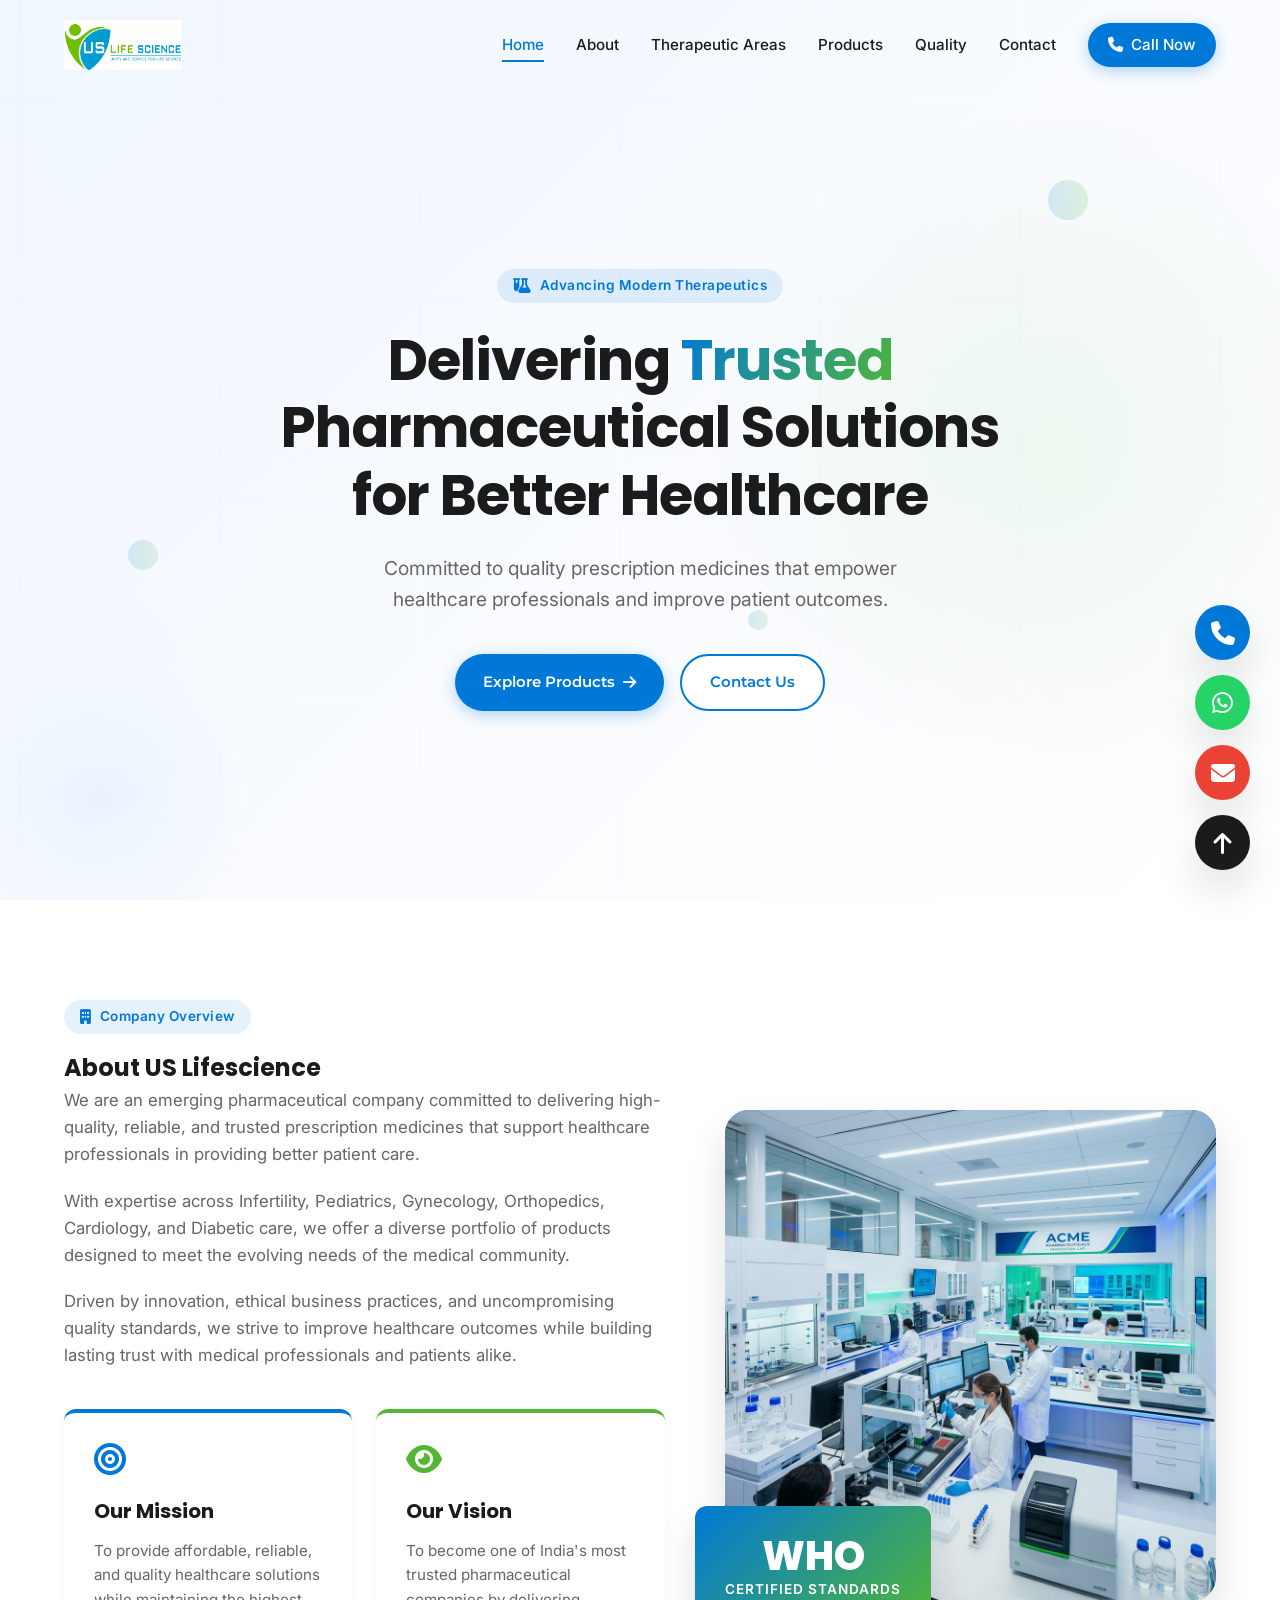
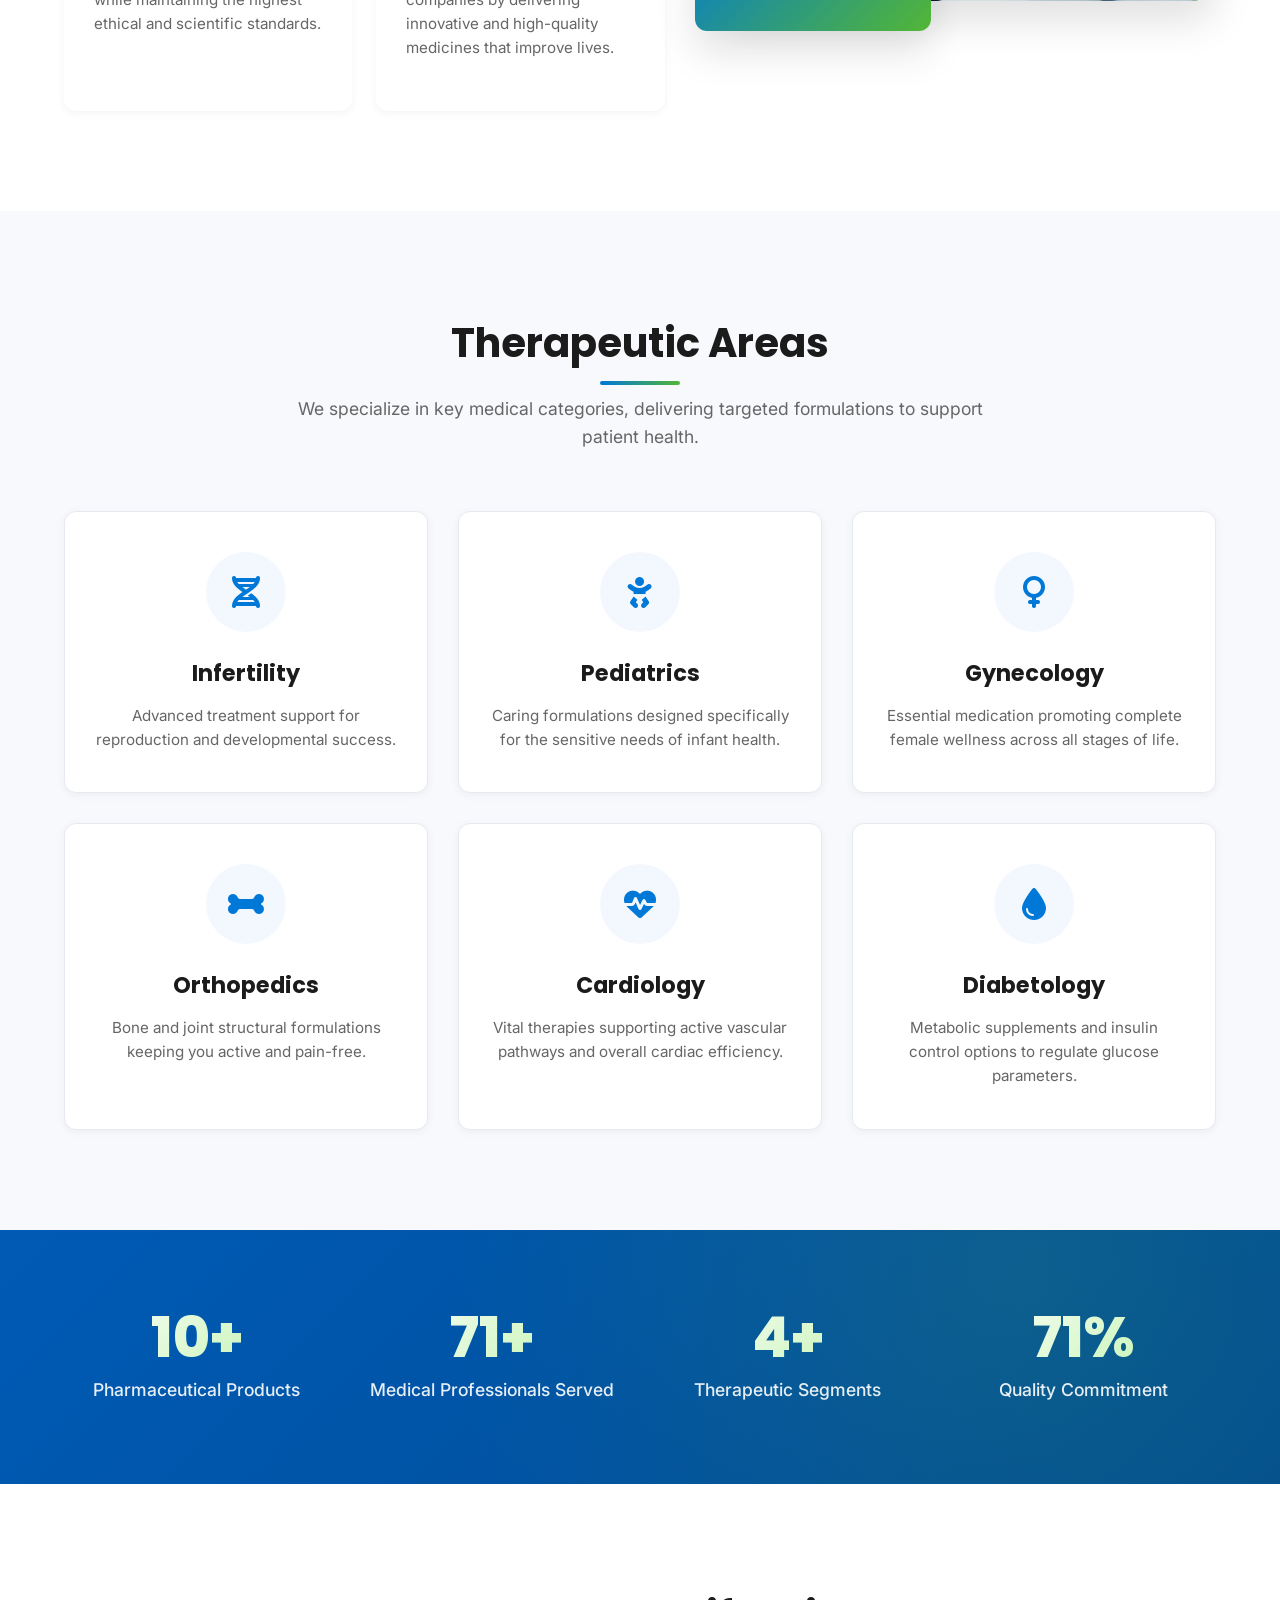
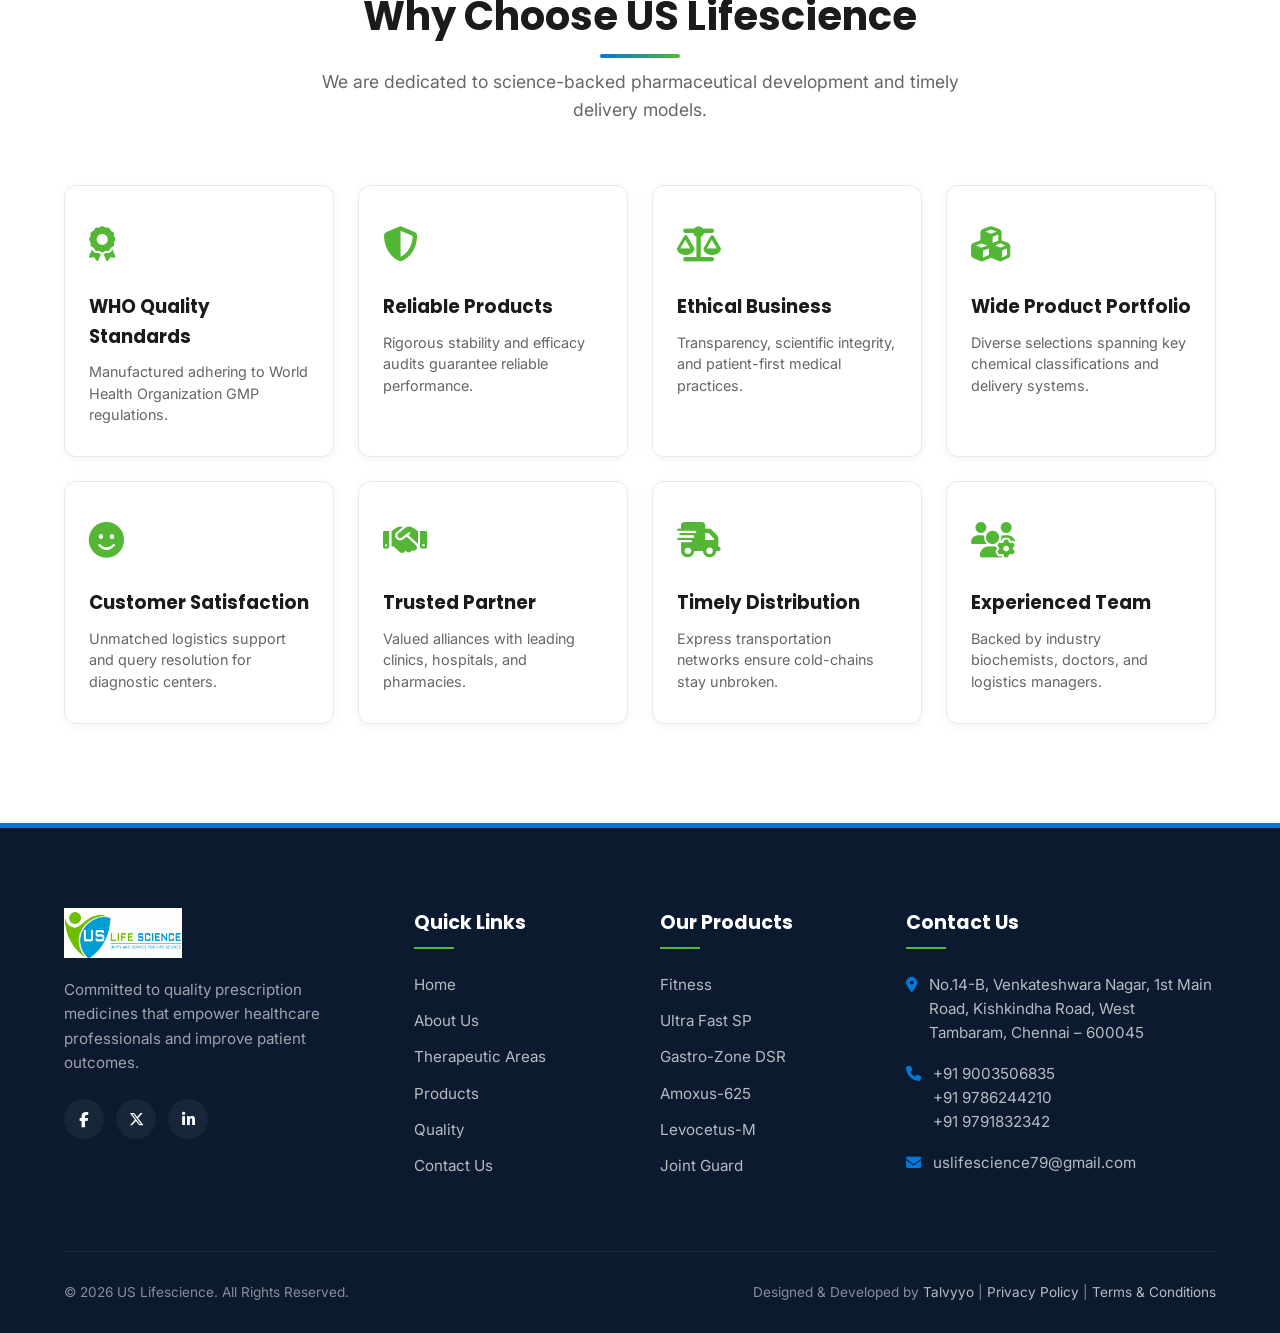
==== index.html @ 8a3d9c2b "Initial commit of US Lifescience corporate website" ====
<!DOCTYPE html>
<html lang="en">
<head>
    <meta charset="UTF-8">
    <meta name="viewport" content="width=device-width, initial-scale=1.0">
    <meta http-equiv="X-UA-Compatible" content="ie=edge">
    
    <!-- SEO Requirements -->
    <title>US Lifescience | Trusted Pharmaceutical Company in Chennai</title>
    <meta name="description" content="US Lifescience is a trusted pharmaceutical company offering quality prescription medicines across Infertility, Pediatrics, Gynecology, Orthopedics, Cardiology, and Diabetology.">
    <meta name="keywords" content="Pharmaceutical Company Chennai, Prescription Medicines, Pharma Products, Healthcare Company India, Medical Products, Orthopedic Medicines, Pediatric Medicines, Gynecology Medicines, Cardiology Medicines, Diabetes Medicines">
    <meta name="author" content="Talvyyo">
    <link rel="canonical" href="http://localhost/Medical/index.html">
    
    <!-- Favicon -->
    <link rel="shortcut icon" href="images/logo/logo.jpg" type="image/x-icon">
    
    <!-- CSS Dependencies -->
    <link rel="stylesheet" href="https://cdnjs.cloudflare.com/ajax/libs/font-awesome/6.4.0/css/all.min.css">
    <link rel="stylesheet" href="css/style.css">
    <link rel="stylesheet" href="css/responsive.css">
    <link rel="stylesheet" href="css/animations.css">
</head>
<body>

    <!-- 1. Loading Screen with Logo Animation -->
    <div id="loading-screen">
        <div class="loader-logo">
            <i class="fa-solid fa-heart-pulse"></i>
            <span><span class="blue-text">US</span> <span class="green-text">Lifescience</span></span>
        </div>
        <div class="loader-bar">
            <div class="loader-progress"></div>
        </div>
    </div>

    <!-- 2. Sticky Navbar Header -->
    <header>
        <div class="container">
            <div class="nav-container">
                <div class="logo">
                    <a href="index.html">
                        <img src="images/logo/logo.jpg" alt="US Lifescience Logo" style="height: 50px; width: auto; object-fit: contain;">
                    </a>
                </div>
                
                <ul class="nav-menu">
                    <li><a href="index.html" class="active">Home</a></li>
                    <li><a href="about.html">About</a></li>
                    <li><a href="index.html#therapeutic">Therapeutic Areas</a></li>
                    <li><a href="products.html">Products</a></li>
                    <li><a href="quality.html">Quality</a></li>
                    <li><a href="contact.html">Contact</a></li>
                    <li><a href="tel:+919003506835" class="btn btn-primary btn-sm"><i class="fa-solid fa-phone"></i> Call Now</a></li>
                </ul>
                
                <div class="hamburger">
                    <span></span>
                    <span></span>
                    <span></span>
                </div>
            </div>
        </div>
    </header>

    <!-- 3. Hero Section -->
    <section class="hero">
        <div class="floating-elements">
            <div class="float-dot dot-1"></div>
            <div class="float-dot dot-2"></div>
            <div class="float-dot dot-3"></div>
        </div>
        <div class="container">
            <div class="hero-grid hero-centered">
                <div class="hero-content">
                    <div class="hero-tagline">
                        <i class="fa-solid fa-flask-vial"></i> Advancing Modern Therapeutics
                    </div>
                    <h1>Delivering <span class="highlight">Trusted</span> Pharmaceutical Solutions for Better Healthcare</h1>
                    <p class="hero-subtitle">Committed to quality prescription medicines that empower healthcare professionals and improve patient outcomes.</p>
                    <div class="hero-btns">
                        <a href="products.html" class="btn btn-primary">Explore Products <i class="fa-solid fa-arrow-right"></i></a>
                        <a href="contact.html" class="btn btn-secondary">Contact Us</a>
                    </div>
                </div>
            </div>
        </div>
    </section>

    <!-- 4. About Company Section -->
    <section class="section">
        <div class="container">
            <div class="about-split">
                <div class="about-text reveal-left">
                    <div class="hero-tagline" style="margin-bottom: 15px;">
                        <i class="fa-solid fa-building"></i> Company Overview
                    </div>
                    <h2>About US Lifescience</h2>
                    <p>We are an emerging pharmaceutical company committed to delivering high-quality, reliable, and trusted prescription medicines that support healthcare professionals in providing better patient care.</p>
                    <p>With expertise across Infertility, Pediatrics, Gynecology, Orthopedics, Cardiology, and Diabetic care, we offer a diverse portfolio of products designed to meet the evolving needs of the medical community.</p>
                    <p>Driven by innovation, ethical business practices, and uncompromising quality standards, we strive to improve healthcare outcomes while building lasting trust with medical professionals and patients alike.</p>
                    
                    <div class="mission-vision-grid">
                        <div class="mv-card mission-card">
                            <i class="fa-solid fa-bullseye"></i>
                            <h4>Our Mission</h4>
                            <p>To provide affordable, reliable, and quality healthcare solutions while maintaining the highest ethical and scientific standards.</p>
                        </div>
                        <div class="mv-card vision-card">
                            <i class="fa-solid fa-eye"></i>
                            <h4>Our Vision</h4>
                            <p>To become one of India's most trusted pharmaceutical companies by delivering innovative and high-quality medicines that improve lives.</p>
                        </div>
                    </div>
                </div>
                <div class="about-image-wrapper reveal-right">
                    <div class="about-image-container">
                        <!-- Use high resolution visual placeholder that fits perfectly -->
                        <img src="images/about-laboratory.png" alt="Pharmaceutical Facility" style="width: 100%; min-height: 400px; object-fit: cover;">
                    </div>
                    <div class="experience-badge">
                        <span class="num">WHO</span>
                        <span class="text">Certified Standards</span>
                    </div>
                </div>
            </div>
        </div>
    </section>

    <!-- 5. Therapeutic Areas -->
    <section id="therapeutic" class="section section-bg-alt">
        <div class="container">
            <div class="section-header reveal">
                <h2>Therapeutic Areas</h2>
                <p>We specialize in key medical categories, delivering targeted formulations to support patient health.</p>
            </div>
            
            <div class="therapy-grid">
                <!-- Card 1 -->
                <div class="therapy-card reveal delay-1">
                    <div class="therapy-icon">
                        <i class="fa-solid fa-dna"></i>
                    </div>
                    <h3>Infertility</h3>
                    <p>Advanced treatment support for reproduction and developmental success.</p>
                </div>
                <!-- Card 2 -->
                <div class="therapy-card reveal delay-2">
                    <div class="therapy-icon">
                        <i class="fa-solid fa-baby"></i>
                    </div>
                    <h3>Pediatrics</h3>
                    <p>Caring formulations designed specifically for the sensitive needs of infant health.</p>
                </div>
                <!-- Card 3 -->
                <div class="therapy-card reveal delay-3">
                    <div class="therapy-icon">
                        <i class="fa-solid fa-venus"></i>
                    </div>
                    <h3>Gynecology</h3>
                    <p>Essential medication promoting complete female wellness across all stages of life.</p>
                </div>
                <!-- Card 4 -->
                <div class="therapy-card reveal delay-4">
                    <div class="therapy-icon">
                        <i class="fa-solid fa-bone"></i>
                    </div>
                    <h3>Orthopedics</h3>
                    <p>Bone and joint structural formulations keeping you active and pain-free.</p>
                </div>
                <!-- Card 5 -->
                <div class="therapy-card reveal delay-5">
                    <div class="therapy-icon">
                        <i class="fa-solid fa-heart-pulse"></i>
                    </div>
                    <h3>Cardiology</h3>
                    <p>Vital therapies supporting active vascular pathways and overall cardiac efficiency.</p>
                </div>
                <!-- Card 6 -->
                <div class="therapy-card reveal delay-6">
                    <div class="therapy-icon">
                        <i class="fa-solid fa-droplet"></i>
                    </div>
                    <h3>Diabetology</h3>
                    <p>Metabolic supplements and insulin control options to regulate glucose parameters.</p>
                </div>
            </div>
        </div>
    </section>

    <!-- 6. Statistics Section -->
    <section class="stats-section">
        <div class="container">
            <div class="stats-grid">
                <div class="stat-item">
                    <div class="stat-number" data-target="15" data-suffix="+">0</div>
                    <div class="stat-label">Pharmaceutical Products</div>
                </div>
                <div class="stat-item">
                    <div class="stat-number" data-target="100" data-suffix="+">0</div>
                    <div class="stat-label">Medical Professionals Served</div>
                </div>
                <div class="stat-item">
                    <div class="stat-number" data-target="6" data-suffix="+">0</div>
                    <div class="stat-label">Therapeutic Segments</div>
                </div>
                <div class="stat-item">
                    <div class="stat-number" data-target="100" data-suffix="%">0</div>
                    <div class="stat-label">Quality Commitment</div>
                </div>
            </div>
        </div>
    </section>

    <!-- 7. Why Choose Us -->
    <section class="section">
        <div class="container">
            <div class="section-header reveal">
                <h2>Why Choose US Lifescience</h2>
                <p>We are dedicated to science-backed pharmaceutical development and timely delivery models.</p>
            </div>
            
            <div class="choose-grid">
                <!-- Card 1 -->
                <div class="choose-card reveal delay-1">
                    <div class="choose-icon"><i class="fa-solid fa-award"></i></div>
                    <h4>WHO Quality Standards</h4>
                    <p>Manufactured adhering to World Health Organization GMP regulations.</p>
                </div>
                <!-- Card 2 -->
                <div class="choose-card reveal delay-2">
                    <div class="choose-icon"><i class="fa-solid fa-shield-halved"></i></div>
                    <h4>Reliable Products</h4>
                    <p>Rigorous stability and efficacy audits guarantee reliable performance.</p>
                </div>
                <!-- Card 3 -->
                <div class="choose-card reveal delay-3">
                    <div class="choose-icon"><i class="fa-solid fa-scale-balanced"></i></div>
                    <h4>Ethical Business</h4>
                    <p>Transparency, scientific integrity, and patient-first medical practices.</p>
                </div>
                <!-- Card 4 -->
                <div class="choose-card reveal delay-4">
                    <div class="choose-icon"><i class="fa-solid fa-cubes"></i></div>
                    <h4>Wide Product Portfolio</h4>
                    <p>Diverse selections spanning key chemical classifications and delivery systems.</p>
                </div>
                <!-- Card 5 -->
                <div class="choose-card reveal delay-5">
                    <div class="choose-icon"><i class="fa-solid fa-face-smile"></i></div>
                    <h4>Customer Satisfaction</h4>
                    <p>Unmatched logistics support and query resolution for diagnostic centers.</p>
                </div>
                <!-- Card 6 -->
                <div class="choose-card reveal delay-6">
                    <div class="choose-icon"><i class="fa-solid fa-handshake"></i></div>
                    <h4>Trusted Partner</h4>
                    <p>Valued alliances with leading clinics, hospitals, and pharmacies.</p>
                </div>
                <!-- Card 7 -->
                <div class="choose-card reveal delay-7">
                    <div class="choose-icon"><i class="fa-solid fa-truck-fast"></i></div>
                    <h4>Timely Distribution</h4>
                    <p>Express transportation networks ensure cold-chains stay unbroken.</p>
                </div>
                <!-- Card 8 -->
                <div class="choose-card reveal delay-8">
                    <div class="choose-icon"><i class="fa-solid fa-users-gear"></i></div>
                    <h4>Experienced Team</h4>
                    <p>Backed by industry biochemists, doctors, and logistics managers.</p>
                </div>
            </div>
        </div>
    </section>

    <!-- 8. Footer Section -->
    <footer>
        <div class="container">
            <div class="footer-grid">
                <div class="footer-col footer-about">
                    <div class="logo" style="margin-bottom: 20px;">
                        <a href="index.html">
                            <img src="images/logo/logo.jpg" alt="US Lifescience Logo" style="height: 50px; width: auto; object-fit: contain;">
                        </a>
                    </div>
                    <p>Committed to quality prescription medicines that empower healthcare professionals and improve patient outcomes.</p>
                    <div class="footer-socials">
                        <a href="#" aria-label="Facebook"><i class="fa-brands fa-facebook-f"></i></a>
                        <a href="#" aria-label="Twitter"><i class="fa-brands fa-x-twitter"></i></a>
                        <a href="#" aria-label="LinkedIn"><i class="fa-brands fa-linkedin-in"></i></a>
                    </div>
                </div>
                
                <div class="footer-col">
                    <h4>Quick Links</h4>
                    <ul class="footer-links">
                        <li><a href="index.html">Home</a></li>
                        <li><a href="about.html">About Us</a></li>
                        <li><a href="index.html#therapeutic">Therapeutic Areas</a></li>
                        <li><a href="products.html">Products</a></li>
                        <li><a href="quality.html">Quality</a></li>
                        <li><a href="contact.html">Contact Us</a></li>
                    </ul>
                </div>
                
                <div class="footer-col">
                    <h4>Our Products</h4>
                    <ul class="footer-links">
                        <li><a href="products.html">Fitness</a></li>
                        <li><a href="products.html">Ultra Fast SP</a></li>
                        <li><a href="products.html">Gastro-Zone DSR</a></li>
                        <li><a href="products.html">Amoxus-625</a></li>
                        <li><a href="products.html">Levocetus-M</a></li>
                        <li><a href="products.html">Joint Guard</a></li>
                    </ul>
                </div>
                
                <div class="footer-col">
                    <h4>Contact Us</h4>
                    <ul class="footer-contact-info">
                        <li>
                            <i class="fa-solid fa-location-dot"></i>
                            <span>No.14-B, Venkateshwara Nagar, 1st Main Road, Kishkindha Road, West Tambaram, Chennai – 600045</span>
                        </li>
                        <li>
                            <i class="fa-solid fa-phone"></i>
                            <div>
                                <a href="tel:+919003506835" style="color: inherit;">+91 9003506835</a><br>
                                <a href="tel:+919786244210" style="color: inherit;">+91 9786244210</a><br>
                                <a href="tel:+919791832342" style="color: inherit;">+91 9791832342</a>
                            </div>
                        </li>
                        <li>
                            <i class="fa-solid fa-envelope"></i>
                            <a href="mailto:uslifescience79@gmail.com" style="color: inherit;">uslifescience79@gmail.com</a>
                        </li>
                    </ul>
                </div>
            </div>
            
            <div class="footer-bottom">
                <p>&copy; 2026 US Lifescience. All Rights Reserved.</p>
                <p>Designed & Developed by <a href="#" target="_blank" rel="noopener">Talvyyo</a> | <a href="privacy-policy.html">Privacy Policy</a> | <a href="terms.html">Terms & Conditions</a></p>
            </div>
        </div>
    </footer>

    <!-- 9. Floating Buttons (Phone, WhatsApp, Email, Top) -->
    <div class="floating-actions">
        <a href="tel:+919003506835" class="float-btn float-phone" aria-label="Call Us">
            <i class="fa-solid fa-phone"></i>
            <span class="float-tooltip">Call Support</span>
        </a>
        <a href="https://wa.me/919003506835" class="float-btn float-whatsapp" target="_blank" rel="noopener" aria-label="WhatsApp Chat">
            <i class="fa-brands fa-whatsapp"></i>
            <span class="float-tooltip">WhatsApp Live</span>
        </a>
        <a href="mailto:uslifescience79@gmail.com" class="float-btn float-email" aria-label="Email Enquiry">
            <i class="fa-solid fa-envelope"></i>
            <span class="float-tooltip">Send Email</span>
        </a>
        <a href="#" class="float-btn float-top" aria-label="Back to Top">
            <i class="fa-solid fa-arrow-up"></i>
            <span class="float-tooltip">Back to Top</span>
        </a>
    </div>

    <!-- JS Scripts -->
    <script src="js/main.js"></script>
    <script src="js/animations.js"></script>
    <script src="js/counter.js"></script>
</body>
</html>
---- css/style.css ----
/* 
 * US Lifescience - Global Stylesheet
 * Custom styles for Premium Pharmaceutical Theme
 */

@import url('https://fonts.googleapis.com/css2?family=Inter:wght@300;400;500;600;700&family=Montserrat:wght@500;600;700&family=Poppins:wght@600;700;800&display=swap');

/* Color Variables & Base Styles */
:root {
    --primary-blue: #0078D7;
    --primary-blue-dark: #005bb5;
    --medical-green: #53B635;
    --medical-green-dark: #3e9124;
    --white: #FFFFFF;
    --light-grey: #F7F9FC;
    --border-grey: #E5E9F0;
    --dark-text: #1B1B1B;
    --muted-text: #666666;
    --transition-speed: 0.3s;
    --shadow-sm: 0 2px 10px rgba(0, 0, 0, 0.05);
    --shadow-md: 0 10px 30px rgba(0, 0, 0, 0.08);
    --shadow-lg: 0 20px 40px rgba(0, 0, 0, 0.12);
    --border-radius: 12px;
    --border-radius-lg: 24px;
    
    /* Font Declarations */
    --font-heading: 'Poppins', sans-serif;
    --font-body: 'Inter', sans-serif;
    --font-btn: 'Montserrat', sans-serif;
    
    /* Dark mode safety - lock color scheme to light */
    color-scheme: light;
}

* {
    margin: 0;
    padding: 0;
    box-sizing: border-box;
}

html {
    scroll-behavior: smooth;
    font-family: var(--font-body);
    color: var(--dark-text);
    background-color: var(--white);
    -webkit-font-smoothing: antialiased;
}

body {
    line-height: 1.6;
    overflow-x: hidden;
}

/* Typography elements */
h1, h2, h3, h4, h5, h6 {
    font-family: var(--font-heading);
    color: var(--dark-text);
    font-weight: 700;
}

p {
    font-family: var(--font-body);
    font-weight: 400;
    color: var(--muted-text);
}

a {
    text-decoration: none;
    color: inherit;
    transition: all var(--transition-speed) ease;
}

img {
    max-width: 100%;
    height: auto;
    display: block;
}

ul {
    list-style: none;
}

/* Loading Screen Animation */
#loading-screen {
    position: fixed;
    top: 0;
    left: 0;
    width: 100%;
    height: 100vh;
    background-color: var(--white);
    z-index: 9999;
    display: flex;
    justify-content: center;
    align-items: center;
    flex-direction: column;
    transition: opacity 0.5s ease, visibility 0.5s ease;
}

.loader-logo {
    display: flex;
    align-items: center;
    gap: 12px;
    margin-bottom: 20px;
    opacity: 0;
    transform: translateY(20px);
    animation: fadeInUp 0.8s forwards ease;
}

.loader-logo i {
    font-size: 3rem;
    color: var(--primary-blue);
    animation: pulse 1.5s infinite ease-in-out;
}

.loader-logo span {
    font-family: var(--font-heading);
    font-size: 2.2rem;
    font-weight: 800;
    letter-spacing: -0.5px;
}

.loader-logo span .blue-text { color: var(--primary-blue); }
.loader-logo span .green-text { color: var(--medical-green); }

.loader-bar {
    width: 150px;
    height: 4px;
    background-color: var(--light-grey);
    border-radius: 10px;
    overflow: hidden;
    position: relative;
}

.loader-progress {
    width: 100%;
    height: 100%;
    background: linear-gradient(90deg, var(--primary-blue), var(--medical-green));
    position: absolute;
    left: -100%;
    animation: loadingAnim 1.8s infinite ease-in-out;
}

/* Custom buttons styling */
.btn {
    display: inline-flex;
    align-items: center;
    justify-content: center;
    font-family: var(--font-btn);
    font-weight: 600;
    font-size: 0.95rem;
    padding: 14px 28px;
    border-radius: 30px;
    cursor: pointer;
    transition: all 0.4s cubic-bezier(0.165, 0.84, 0.44, 1);
    border: none;
    outline: none;
    gap: 8px;
}

.btn-primary {
    background-color: var(--primary-blue);
    color: var(--white);
    box-shadow: 0 4px 15px rgba(0, 120, 215, 0.3);
}

.btn-primary:hover {
    background-color: var(--primary-blue-dark);
    transform: translateY(-3px);
    box-shadow: 0 8px 20px rgba(0, 120, 215, 0.4);
}

.btn-secondary {
    background-color: var(--white);
    color: var(--primary-blue);
    border: 2px solid var(--primary-blue);
}

.btn-secondary:hover {
    background-color: var(--primary-blue);
    color: var(--white);
    transform: translateY(-3px);
    box-shadow: 0 8px 20px rgba(0, 120, 215, 0.2);
}

.btn-green {
    background-color: var(--medical-green);
    color: var(--white);
    box-shadow: 0 4px 15px rgba(83, 182, 53, 0.3);
}

.btn-green:hover {
    background-color: var(--medical-green-dark);
    transform: translateY(-3px);
    box-shadow: 0 8px 20px rgba(83, 182, 53, 0.4);
}

.btn-sm {
    padding: 10px 20px;
    font-size: 0.85rem;
}

/* Header & Navigation */
header {
    width: 100%;
    position: fixed;
    top: 0;
    left: 0;
    z-index: 1000;
    background-color: transparent;
    transition: all 0.4s ease;
    padding: 20px 0;
}

header.sticky {
    background-color: rgba(255, 255, 255, 0.95);
    backdrop-filter: blur(10px);
    padding: 12px 0;
    box-shadow: var(--shadow-sm);
    border-bottom: 1px solid var(--border-grey);
}

.container {
    width: 100%;
    max-width: 1200px;
    margin: 0 auto;
    padding: 0 24px;
}

.nav-container {
    display: flex;
    justify-content: space-between;
    align-items: center;
}

.logo a {
    display: flex;
    align-items: center;
    gap: 10px;
}

.logo i {
    font-size: 2.2rem;
    color: var(--primary-blue);
    transition: transform var(--transition-speed) ease;
}

.logo:hover i {
    transform: rotate(90deg);
}

.logo-text {
    font-family: var(--font-heading);
    font-size: 1.5rem;
    font-weight: 800;
    letter-spacing: -0.5px;
}

.logo-text .blue { color: var(--primary-blue); }
.logo-text .green { color: var(--medical-green); }

.nav-menu {
    display: flex;
    align-items: center;
    gap: 32px;
}

.nav-menu li a {
    font-family: var(--font-body);
    font-size: 0.95rem;
    font-weight: 500;
    color: var(--dark-text);
    position: relative;
    padding: 8px 0;
}

.nav-menu li a::after {
    content: '';
    position: absolute;
    bottom: 0;
    left: 0;
    width: 0;
    height: 2px;
    background-color: var(--primary-blue);
    transition: width var(--transition-speed) ease;
}

.nav-menu li a:hover::after,
.nav-menu li a.active::after {
    width: 100%;
}

.nav-menu li a.active {
    color: var(--primary-blue);
}

.nav-menu li a.btn {
    padding: 10px 20px;
    color: var(--white);
}

.nav-menu li a.btn::after {
    display: none !important;
}

.nav-menu li a.btn-primary {
    color: var(--white);
    background-color: var(--primary-blue);
}

.nav-menu li a.btn-primary:hover {
    color: var(--white);
    background-color: var(--primary-blue-dark);
}

.nav-actions {
    display: flex;
    align-items: center;
    gap: 16px;
}

/* Mobile Hamburger Menu */
.hamburger {
    display: none;
    cursor: pointer;
    flex-direction: column;
    gap: 6px;
}

.hamburger span {
    display: block;
    width: 25px;
    height: 3px;
    background-color: var(--dark-text);
    border-radius: 3px;
    transition: all var(--transition-speed) ease;
}

/* Hero Section */
.hero {
    height: 100vh;
    min-height: 600px;
    background: linear-gradient(135deg, rgba(240, 246, 255, 0.9) 0%, rgba(255, 255, 255, 0.95) 100%), 
                url('../images/hero/background-placeholder.svg') no-repeat center center/cover;
    display: flex;
    align-items: center;
    position: relative;
    padding-top: 80px;
    overflow: hidden;
}

.hero::before {
    content: '';
    position: absolute;
    top: 0;
    right: 0;
    width: 45%;
    height: 100%;
    background: radial-gradient(circle at 60% 50%, rgba(83, 182, 53, 0.08) 0%, transparent 60%);
    z-index: 1;
}

.hero::after {
    content: '';
    position: absolute;
    bottom: -50px;
    left: -50px;
    width: 300px;
    height: 300px;
    background: radial-gradient(circle, rgba(0, 120, 215, 0.05) 0%, transparent 70%);
    border-radius: 50%;
    z-index: 1;
}

.hero .container {
    position: relative;
    z-index: 2;
}

.hero-grid {
    display: grid;
    grid-template-columns: 1.2fr 0.8fr;
    gap: 40px;
    align-items: center;
}

.hero-grid.hero-centered {
    grid-template-columns: 1fr;
    text-align: center;
    max-width: 800px;
    margin: 0 auto;
}

.hero-centered .hero-content {
    display: flex;
    flex-direction: column;
    align-items: center;
}

.hero-centered .hero-btns {
    justify-content: center;
}

.hero-centered .hero-subtitle {
    margin-left: auto;
    margin-right: auto;
}

.hero-content {
    opacity: 0;
    transform: translateY(30px);
    animation: fadeInUp 1s 0.3s forwards ease-out;
}

.hero-tagline {
    display: inline-flex;
    align-items: center;
    gap: 8px;
    background-color: rgba(0, 120, 215, 0.1);
    color: var(--primary-blue);
    padding: 6px 16px;
    border-radius: 30px;
    font-size: 0.85rem;
    font-weight: 600;
    margin-bottom: 24px;
    letter-spacing: 0.5px;
}

.hero-tagline i {
    font-size: 0.9rem;
}

.hero h1 {
    font-size: 3.5rem;
    line-height: 1.2;
    margin-bottom: 24px;
    letter-spacing: -1px;
}

.hero h1 span.highlight {
    background: linear-gradient(120deg, var(--primary-blue), var(--medical-green));
    -webkit-background-clip: text;
    -webkit-text-fill-color: transparent;
}

.hero-subtitle {
    font-size: 1.2rem;
    color: var(--muted-text);
    margin-bottom: 40px;
    max-width: 600px;
}

.hero-btns {
    display: flex;
    gap: 16px;
}

/* Beautiful Interactive DNA Illustration in Hero */
.hero-illustration {
    position: relative;
    display: flex;
    justify-content: center;
    align-items: center;
    opacity: 0;
    transform: scale(0.9);
    animation: scaleIn 1s 0.5s forwards ease-out;
}

.dna-svg {
    width: 100%;
    max-width: 400px;
    filter: drop-shadow(0 15px 30px rgba(0, 120, 215, 0.15));
}

/* Floating Dots Background */
.floating-elements {
    position: absolute;
    width: 100%;
    height: 100%;
    top: 0;
    left: 0;
    pointer-events: none;
    z-index: 1;
}

.float-dot {
    position: absolute;
    border-radius: 50%;
    background: linear-gradient(to right, var(--primary-blue), var(--medical-green));
    opacity: 0.15;
    animation: floatUpDown 6s infinite ease-in-out;
}

.dot-1 { width: 40px; height: 40px; top: 20%; right: 15%; animation-delay: 0s; }
.dot-2 { width: 20px; height: 20px; bottom: 30%; right: 40%; animation-delay: 2s; }
.dot-3 { width: 30px; height: 30px; top: 60%; left: 10%; animation-delay: 4s; }

/* Section General Layout */
.section {
    padding: 100px 0;
    position: relative;
}

.section-bg-alt {
    background-color: var(--light-grey);
}

.section-header {
    text-align: center;
    max-width: 700px;
    margin: 0 auto 60px auto;
}

.section-header h2 {
    font-size: 2.5rem;
    margin-bottom: 20px;
    position: relative;
    display: inline-block;
}

.section-header h2::after {
    content: '';
    position: absolute;
    bottom: -10px;
    left: 50%;
    transform: translateX(-50%);
    width: 80px;
    height: 4px;
    background: linear-gradient(90deg, var(--primary-blue), var(--medical-green));
    border-radius: 2px;
}

.section-header p {
    font-size: 1.1rem;
}

/* About Section Home */
.about-split {
    display: grid;
    grid-template-columns: 1.1fr 0.9fr;
    gap: 60px;
    align-items: center;
}

.about-text h3 {
    font-size: 1.8rem;
    margin-bottom: 20px;
    color: var(--primary-blue);
}

.about-text p {
    margin-bottom: 20px;
    font-size: 1.05rem;
}

.mission-vision-grid {
    display: grid;
    grid-template-columns: 1fr 1fr;
    gap: 24px;
    margin-top: 40px;
}

.mv-card {
    background-color: var(--white);
    padding: 30px;
    border-radius: var(--border-radius);
    box-shadow: var(--shadow-sm);
    border-top: 4px solid var(--primary-blue);
    transition: all var(--transition-speed) ease;
}

.mv-card.vision-card {
    border-top-color: var(--medical-green);
}

.mv-card:hover {
    transform: translateY(-5px);
    box-shadow: var(--shadow-md);
}

.mv-card i {
    font-size: 2rem;
    margin-bottom: 20px;
}

.mv-card.mission-card i { color: var(--primary-blue); }
.mv-card.vision-card i { color: var(--medical-green); }

.mv-card h4 {
    font-size: 1.25rem;
    margin-bottom: 12px;
}

.mv-card p {
    font-size: 0.95rem;
}

.about-image-wrapper {
    position: relative;
}

.about-image-container {
    border-radius: var(--border-radius-lg);
    overflow: hidden;
    box-shadow: var(--shadow-lg);
    position: relative;
    background: linear-gradient(135deg, var(--primary-blue), var(--medical-green));
}

.about-image-container img {
    opacity: 0.95;
    transition: transform 0.6s ease;
}

.about-image-container:hover img {
    transform: scale(1.05);
}

.experience-badge {
    position: absolute;
    bottom: -30px;
    left: -30px;
    background: linear-gradient(135deg, var(--primary-blue), var(--medical-green));
    color: var(--white);
    padding: 30px;
    border-radius: var(--border-radius);
    box-shadow: var(--shadow-lg);
    text-align: center;
    animation: floatUpDown 5s infinite ease-in-out;
}

.experience-badge .num {
    font-family: var(--font-heading);
    font-size: 2.5rem;
    font-weight: 800;
    display: block;
    line-height: 1;
}

.experience-badge .text {
    font-size: 0.85rem;
    font-weight: 600;
    text-transform: uppercase;
    letter-spacing: 1px;
}

/* Therapeutic Areas */
.therapy-grid {
    display: grid;
    grid-template-columns: repeat(3, 1fr);
    gap: 30px;
}

.therapy-card {
    background-color: var(--white);
    border-radius: var(--border-radius);
    padding: 40px 30px;
    text-align: center;
    box-shadow: var(--shadow-sm);
    border: 1px solid var(--border-grey);
    transition: all 0.4s cubic-bezier(0.165, 0.84, 0.44, 1);
    position: relative;
    overflow: hidden;
}

.therapy-card::before {
    content: '';
    position: absolute;
    top: 0;
    left: 0;
    width: 100%;
    height: 4px;
    background: linear-gradient(90deg, var(--primary-blue), var(--medical-green));
    transform: scaleX(0);
    transform-origin: left;
    transition: transform var(--transition-speed) ease;
}

.therapy-card:hover::before {
    transform: scaleX(1);
}

.therapy-card:hover {
    transform: translateY(-8px);
    box-shadow: var(--shadow-lg);
    border-color: transparent;
}

.therapy-icon {
    width: 80px;
    height: 80px;
    background-color: rgba(0, 120, 215, 0.05);
    color: var(--primary-blue);
    border-radius: 50%;
    display: flex;
    align-items: center;
    justify-content: center;
    margin: 0 auto 24px auto;
    font-size: 2rem;
    transition: all var(--transition-speed) ease;
}

.therapy-card:hover .therapy-icon {
    background-color: var(--primary-blue);
    color: var(--white);
    transform: scale(1.1) rotate(10deg);
}

.therapy-card h3 {
    font-size: 1.4rem;
    margin-bottom: 12px;
}

.therapy-card p {
    font-size: 0.95rem;
}

/* Statistics Section */
.stats-section {
    background: linear-gradient(135deg, var(--primary-blue-dark) 0%, #004b93 100%);
    color: var(--white);
    padding: 80px 0;
    position: relative;
    overflow: hidden;
}

.stats-section::before {
    content: '';
    position: absolute;
    width: 100%;
    height: 100%;
    top: 0;
    left: 0;
    background: radial-gradient(circle at 80% 20%, rgba(83, 182, 53, 0.15) 0%, transparent 55%);
}

.stats-grid {
    display: grid;
    grid-template-columns: repeat(4, 1fr);
    gap: 30px;
    position: relative;
    z-index: 2;
}

.stat-item {
    text-align: center;
}

.stat-number {
    font-family: var(--font-heading);
    font-size: 3.5rem;
    font-weight: 800;
    margin-bottom: 10px;
    background: linear-gradient(135deg, #ffffff, #bbf2a6);
    -webkit-background-clip: text;
    -webkit-text-fill-color: transparent;
    line-height: 1;
}

.stat-label {
    font-family: var(--font-body);
    font-size: 1.1rem;
    font-weight: 500;
    opacity: 0.9;
}

/* Why Choose Us */
.choose-grid {
    display: grid;
    grid-template-columns: repeat(4, 1fr);
    gap: 24px;
}

.choose-card {
    background-color: var(--white);
    border-radius: var(--border-radius);
    padding: 30px 24px;
    box-shadow: var(--shadow-sm);
    border: 1px solid var(--border-grey);
    transition: all 0.4s cubic-bezier(0.165, 0.84, 0.44, 1);
}

.choose-card:hover {
    transform: translateY(-8px);
    box-shadow: var(--shadow-lg);
    border-color: transparent;
}

.choose-icon {
    font-size: 2.2rem;
    color: var(--medical-green);
    margin-bottom: 20px;
}

.choose-card h4 {
    font-size: 1.15rem;
    margin-bottom: 10px;
}

.choose-card p {
    font-size: 0.9rem;
    line-height: 1.5;
}

/* Products Section (Grid) */
.product-grid {
    display: grid;
    grid-template-columns: repeat(3, 1fr);
    gap: 30px;
}

.product-card {
    background-color: var(--white);
    border-radius: var(--border-radius);
    overflow: hidden;
    box-shadow: var(--shadow-sm);
    border: 1px solid var(--border-grey);
    transition: all 0.4s cubic-bezier(0.165, 0.84, 0.44, 1);
    display: flex;
    flex-direction: column;
    height: 100%;
}

.product-card:hover {
    transform: translateY(-10px);
    box-shadow: var(--shadow-lg);
}

.product-image {
    position: relative;
    width: 100%;
    height: 240px;
    background-color: var(--light-grey);
    overflow: hidden;
    display: flex;
    align-items: center;
    justify-content: center;
}

.product-image img {
    position: absolute;
    top: 0;
    left: 0;
    width: 100%;
    height: 100%;
    object-fit: cover;
    z-index: 2;
    background-color: var(--white);
}

/* Premium Placeholder Image with SVG */
.product-placeholder-svg {
    width: 100%;
    height: 100%;
    display: flex;
    flex-direction: column;
    justify-content: center;
    align-items: center;
    background: linear-gradient(135deg, rgba(0, 120, 215, 0.05) 0%, rgba(83, 182, 53, 0.05) 100%);
    color: var(--primary-blue);
    padding: 20px;
    text-align: center;
}

.product-placeholder-svg i {
    font-size: 3rem;
    margin-bottom: 12px;
    color: var(--primary-blue);
    opacity: 0.8;
    transition: transform 0.5s ease;
}

.product-card:hover .product-placeholder-svg i {
    transform: scale(1.2) rotate(5deg);
    color: var(--medical-green);
}

.product-category-tag {
    position: absolute;
    top: 15px;
    left: 15px;
    background-color: var(--white);
    color: var(--primary-blue);
    font-size: 0.75rem;
    font-weight: 700;
    padding: 4px 12px;
    border-radius: 20px;
    box-shadow: var(--shadow-sm);
    text-transform: uppercase;
    letter-spacing: 0.5px;
    border-left: 3px solid var(--medical-green);
}

.product-info {
    padding: 24px;
    display: flex;
    flex-direction: column;
    flex-grow: 1;
}

.product-info h3 {
    font-size: 1.35rem;
    margin-bottom: 8px;
    color: var(--dark-text);
}

.product-composition {
    font-size: 0.85rem;
    font-weight: 600;
    color: var(--primary-blue);
    margin-bottom: 12px;
    font-family: var(--font-body);
}

.product-desc {
    font-size: 0.9rem;
    margin-bottom: 24px;
    flex-grow: 1;
    color: var(--muted-text);
}

.product-actions {
    display: flex;
    gap: 12px;
    margin-top: auto;
}

.product-actions .btn {
    flex: 1;
    font-size: 0.85rem;
    padding: 10px 16px;
}

/* Contact Section & Form */
.contact-grid {
    display: grid;
    grid-template-columns: 0.9fr 1.1fr;
    gap: 50px;
    align-items: start;
}

.contact-info-panel {
    background-color: var(--white);
    border-radius: var(--border-radius);
    padding: 40px;
    box-shadow: var(--shadow-sm);
    border: 1px solid var(--border-grey);
}

.contact-info-panel h3 {
    font-size: 1.6rem;
    margin-bottom: 24px;
    color: var(--primary-blue);
}

.contact-details {
    display: flex;
    flex-direction: column;
    gap: 30px;
}

.contact-item {
    display: flex;
    gap: 20px;
    align-items: flex-start;
}

.contact-item-icon {
    width: 50px;
    height: 50px;
    border-radius: 50%;
    background-color: rgba(0, 120, 215, 0.05);
    color: var(--primary-blue);
    display: flex;
    align-items: center;
    justify-content: center;
    font-size: 1.25rem;
    flex-shrink: 0;
}

.contact-item-text h4 {
    font-size: 1.05rem;
    margin-bottom: 6px;
}

.contact-item-text p, 
.contact-item-text a {
    font-size: 0.95rem;
    color: var(--muted-text);
}

.contact-item-text a:hover {
    color: var(--primary-blue);
}

/* Contact Form container styling */
.contact-form-panel {
    background-color: var(--white);
    border-radius: var(--border-radius);
    padding: 40px;
    box-shadow: var(--shadow-md);
    border-top: 5px solid var(--primary-blue);
}

.form-group-row {
    display: grid;
    grid-template-columns: 1fr 1fr;
    gap: 20px;
}

.form-group {
    margin-bottom: 20px;
}

.form-group label {
    display: block;
    font-size: 0.85rem;
    font-weight: 600;
    margin-bottom: 8px;
    color: var(--dark-text);
}

.form-control {
    width: 100%;
    padding: 12px 16px;
    border: 1px solid var(--border-grey);
    background-color: var(--light-grey);
    border-radius: 8px;
    outline: none;
    font-family: var(--font-body);
    font-size: 0.95rem;
    transition: all var(--transition-speed) ease;
}

.form-control:focus {
    border-color: var(--primary-blue);
    background-color: var(--white);
    box-shadow: 0 0 0 4px rgba(0, 120, 215, 0.1);
}

textarea.form-control {
    resize: vertical;
    min-height: 120px;
}

/* Custom Simple Math Captcha */
.captcha-container {
    display: flex;
    align-items: center;
    gap: 15px;
    background-color: var(--light-grey);
    padding: 10px 16px;
    border-radius: 8px;
    border: 1px solid var(--border-grey);
    margin-bottom: 20px;
}

.captcha-question {
    font-weight: 700;
    color: var(--dark-text);
    font-size: 0.95rem;
}

.captcha-input {
    width: 80px;
    padding: 8px 12px;
    border: 1px solid var(--border-grey);
    border-radius: 6px;
    text-align: center;
    font-weight: 700;
    outline: none;
}

.captcha-input:focus {
    border-color: var(--primary-blue);
}

/* Form Response Notification Popups */
.form-message {
    padding: 15px 20px;
    border-radius: 8px;
    margin-bottom: 20px;
    font-weight: 500;
    font-size: 0.95rem;
    display: none;
}

.form-message.success {
    background-color: #E8F5E9;
    color: #2E7D32;
    border: 1px solid #C8E6C9;
}

.form-message.error {
    background-color: #FFEBEE;
    color: #C62828;
    border: 1px solid #FFCDD2;
}

/* Interactive Map Section */
.map-section {
    width: 100%;
    height: 450px;
    background-color: var(--light-grey);
    border-top: 1px solid var(--border-grey);
    border-bottom: 1px solid var(--border-grey);
}

.map-section iframe {
    width: 100%;
    height: 100%;
    border: none;
}

/* Footer Section */
footer {
    background-color: #0c1a2f;
    color: rgba(255, 255, 255, 0.7);
    padding: 80px 0 30px 0;
    border-top: 5px solid var(--primary-blue);
    font-size: 0.95rem;
}

.footer-grid {
    display: grid;
    grid-template-columns: 1.2fr 0.8fr 0.8fr 1.2fr;
    gap: 40px;
    margin-bottom: 60px;
}

.footer-col h4 {
    color: var(--white);
    font-size: 1.2rem;
    margin-bottom: 24px;
    position: relative;
    padding-bottom: 10px;
}

.footer-col h4::after {
    content: '';
    position: absolute;
    bottom: 0;
    left: 0;
    width: 40px;
    height: 2px;
    background-color: var(--medical-green);
}

.footer-about .logo-text {
    margin-bottom: 20px;
}

.footer-about .logo-text .blue { color: var(--primary-blue); }
.footer-about .logo-text .green { color: var(--medical-green); }

.footer-about p {
    color: rgba(255, 255, 255, 0.6);
    margin-bottom: 24px;
}

.footer-socials {
    display: flex;
    gap: 12px;
}

.footer-socials a {
    width: 40px;
    height: 40px;
    background-color: rgba(255, 255, 255, 0.05);
    color: var(--white);
    border-radius: 50%;
    display: flex;
    align-items: center;
    justify-content: center;
    transition: all var(--transition-speed) ease;
}

.footer-socials a:hover {
    background-color: var(--primary-blue);
    transform: translateY(-3px);
}

.footer-links li {
    margin-bottom: 12px;
}

.footer-links li a {
    color: rgba(255, 255, 255, 0.7);
}

.footer-links li a:hover {
    color: var(--primary-blue);
    padding-left: 6px;
}

.footer-contact-info {
    display: flex;
    flex-direction: column;
    gap: 16px;
}

.footer-contact-info li {
    display: flex;
    gap: 12px;
    align-items: flex-start;
}

.footer-contact-info li i {
    color: var(--primary-blue);
    margin-top: 4px;
}

.footer-bottom {
    border-top: 1px solid rgba(255, 255, 255, 0.08);
    padding-top: 30px;
    display: flex;
    justify-content: space-between;
    align-items: center;
    font-size: 0.85rem;
}

.footer-bottom p {
    color: rgba(255, 255, 255, 0.5);
}

.footer-bottom a {
    color: rgba(255, 255, 255, 0.7);
}

.footer-bottom a:hover {
    color: var(--primary-blue);
}

/* Floating Actions Bar (Bottom Right) */
.floating-actions {
    position: fixed;
    bottom: 30px;
    right: 30px;
    display: flex;
    flex-direction: column;
    gap: 15px;
    z-index: 999;
}

.float-btn {
    width: 55px;
    height: 55px;
    border-radius: 50%;
    display: flex;
    align-items: center;
    justify-content: center;
    color: var(--white);
    box-shadow: var(--shadow-lg);
    font-size: 1.5rem;
    cursor: pointer;
    transition: all var(--transition-speed) cubic-bezier(0.175, 0.885, 0.32, 1.275);
    position: relative;
}

.float-btn:hover {
    transform: scale(1.1) translateY(-5px);
}

.float-phone {
    background-color: var(--primary-blue);
}

.float-whatsapp {
    background-color: #25D366;
}

.float-email {
    background-color: #EA4335;
}

.float-top {
    background-color: var(--dark-text);
    opacity: 0;
    visibility: hidden;
    transform: translateY(20px);
    transition: all var(--transition-speed) ease;
}

.float-top.show {
    opacity: 1;
    visibility: visible;
    transform: translateY(0);
}

.float-tooltip {
    position: absolute;
    right: 70px;
    background-color: var(--dark-text);
    color: var(--white);
    padding: 6px 12px;
    border-radius: 6px;
    font-size: 0.8rem;
    font-weight: 600;
    opacity: 0;
    visibility: hidden;
    transition: all 0.3s ease;
    white-space: nowrap;
    box-shadow: var(--shadow-sm);
    pointer-events: none;
}

.float-tooltip::after {
    content: '';
    position: absolute;
    top: 50%;
    right: -5px;
    transform: translateY(-50%) rotate(45deg);
    width: 8px;
    height: 8px;
    background-color: var(--dark-text);
}

.float-btn:hover .float-tooltip {
    opacity: 1;
    visibility: visible;
    right: 65px;
}

/* Inner Banner for Inner Pages */
.inner-banner {
    padding: 150px 0 80px 0;
    background: linear-gradient(135deg, rgba(240, 246, 255, 0.95) 0%, rgba(255, 255, 255, 0.95) 100%), 
                url('../images/hero/background-placeholder.svg') no-repeat center center/cover;
    position: relative;
    border-bottom: 1px solid var(--border-grey);
}

.inner-banner::before {
    content: '';
    position: absolute;
    top: 0;
    right: 0;
    width: 30%;
    height: 100%;
    background: radial-gradient(circle at 70% 50%, rgba(83, 182, 53, 0.05) 0%, transparent 60%);
}

.inner-banner-content {
    position: relative;
    z-index: 2;
}

.inner-banner h1 {
    font-size: 2.8rem;
    margin-bottom: 12px;
}

.breadcrumbs {
    display: flex;
    align-items: center;
    gap: 8px;
    font-size: 0.9rem;
    font-weight: 500;
}

.breadcrumbs a {
    color: var(--primary-blue);
}

.breadcrumbs span {
    color: var(--muted-text);
}

/* =========================================
   QUALITY PAGE TIMELINE
   ========================================= */
/* =========================================
   QUALITY PAGE GRID SYSTEM
   ========================================= */
.quality-grid {
    display: grid;
    grid-template-columns: repeat(3, 1fr);
    gap: 30px;
    margin-top: 40px;
}

.quality-card {
    background-color: var(--white);
    border-radius: var(--border-radius);
    padding: 40px 30px;
    box-shadow: var(--shadow-sm);
    border: 1px solid var(--border-grey);
    border-top: 4px solid var(--primary-blue);
    transition: all 0.4s cubic-bezier(0.165, 0.84, 0.44, 1);
    display: flex;
    flex-direction: column;
}

.quality-card:nth-child(even) {
    border-top-color: var(--medical-green);
}

.quality-card:hover {
    transform: translateY(-8px);
    box-shadow: var(--shadow-lg);
    border-color: transparent;
}

.quality-card-header {
    display: flex;
    justify-content: space-between;
    align-items: center;
    margin-bottom: 24px;
}

.quality-card .quality-number {
    font-family: var(--font-heading);
    font-size: 2.8rem;
    font-weight: 800;
    line-height: 1;
    color: rgba(0, 120, 215, 0.1);
}

.quality-card:nth-child(even) .quality-number {
    color: rgba(83, 182, 53, 0.1);
}

.quality-card .quality-icon {
    width: 60px;
    height: 60px;
    background-color: rgba(0, 120, 215, 0.05);
    color: var(--primary-blue);
    border-radius: 50%;
    display: flex;
    align-items: center;
    justify-content: center;
    font-size: 1.5rem;
    transition: all var(--transition-speed) ease;
}

.quality-card:nth-child(even) .quality-icon {
    background-color: rgba(83, 182, 53, 0.05);
    color: var(--medical-green);
}

.quality-card:hover .quality-icon {
    background-color: var(--primary-blue);
    color: var(--white);
    transform: scale(1.1) rotate(10deg);
}

.quality-card:nth-child(even):hover .quality-icon {
    background-color: var(--medical-green);
    color: var(--white);
}

.quality-card h3 {
    font-size: 1.35rem;
    margin-bottom: 12px;
}

.quality-card p {
    font-size: 0.95rem;
    line-height: 1.6;
    color: var(--muted-text);
}

/* =========================================
   PRODUCT DETAILS DYNAMIC PAGE
   ========================================= */
.product-details-grid {
    display: grid;
    grid-template-columns: 1fr 1fr;
    gap: 50px;
    align-items: start;
}

.product-details-image {
    position: relative;
    background-color: var(--light-grey);
    border-radius: var(--border-radius-lg);
    border: 1px solid var(--border-grey);
    overflow: hidden;
    height: 450px;
    display: flex;
    align-items: center;
    justify-content: center;
}

.product-details-image img {
    position: absolute;
    top: 0;
    left: 0;
    width: 100%;
    height: 100%;
    object-fit: cover;
    z-index: 2;
    background-color: var(--white);
}

.product-details-info h2 {
    font-size: 2.2rem;
    margin-bottom: 6px;
    color: var(--dark-text);
}

.product-details-category {
    font-size: 0.9rem;
    font-weight: 700;
    color: var(--medical-green);
    text-transform: uppercase;
    letter-spacing: 1px;
    margin-bottom: 20px;
    display: block;
}

.product-detail-section {
    margin-bottom: 25px;
    border-bottom: 1px solid var(--border-grey);
    padding-bottom: 20px;
}

.product-detail-section:last-child {
    border-bottom: none;
}

.product-detail-section h4 {
    font-size: 1.05rem;
    color: var(--primary-blue);
    margin-bottom: 8px;
    text-transform: uppercase;
    letter-spacing: 0.5px;
}

.product-detail-section p {
    font-size: 1rem;
    color: var(--dark-text);
}

.product-disclaimer-box {
    background-color: rgba(234, 67, 53, 0.05);
    border-left: 4px solid #EA4335;
    padding: 16px;
    border-radius: 4px;
    margin-bottom: 30px;
}

.product-disclaimer-box p {
    color: #EA4335;
    font-size: 0.85rem;
    font-weight: 600;
    line-height: 1.4;
}

.product-detail-actions {
    display: flex;
    gap: 16px;
}

.product-detail-actions .btn {
    flex: 1;
}

/* Related Products */
.related-section {
    margin-top: 80px;
    border-top: 1px solid var(--border-grey);
    padding-top: 80px;
}

/* Custom Styles for Privacy Policy and Terms */
.legal-content {
    background-color: var(--white);
    padding: 40px;
    border-radius: var(--border-radius);
    box-shadow: var(--shadow-sm);
    border: 1px solid var(--border-grey);
}

.legal-content h2 {
    font-size: 1.6rem;
    margin: 30px 0 15px 0;
    color: var(--primary-blue);
}

.legal-content h2:first-of-type {
    margin-top: 0;
}

.legal-content p {
    margin-bottom: 15px;
    font-size: 1rem;
}

.legal-content ul {
    list-style-type: disc;
    padding-left: 20px;
    margin-bottom: 20px;
}

.legal-content li {
    margin-bottom: 8px;
    color: var(--muted-text);
}
---- css/responsive.css ----
/* 
 * US Lifescience - Responsiveness Stylesheet
 * Media queries for Mobile, Tablet, and Desktop layouts.
 */

@media (max-width: 1200px) {
    .container {
        padding: 0 30px;
    }
    
    .hero h1 {
        font-size: 3rem;
    }
}

@media (max-width: 992px) {
    .section {
        padding: 80px 0;
    }
    
    .hero {
        height: auto;
        min-height: 100vh;
        padding-top: 140px;
        padding-bottom: 80px;
    }
    
    .hero-grid {
        grid-template-columns: 1fr;
        gap: 50px;
        text-align: center;
    }
    
    .hero-content {
        display: flex;
        flex-direction: column;
        align-items: center;
    }
    
    .hero-subtitle {
        margin-left: auto;
        margin-right: auto;
    }
    
    .hero-btns {
        justify-content: center;
    }
    
    .about-split {
        grid-template-columns: 1fr;
        gap: 50px;
    }
    
    .about-image-wrapper {
        max-width: 500px;
        margin: 0 auto;
    }
    
    .therapy-grid {
        grid-template-columns: repeat(2, 1fr);
    }
    
    .product-grid {
        grid-template-columns: repeat(2, 1fr);
    }
    
    .choose-grid {
        grid-template-columns: repeat(2, 1fr);
    }
    
    .stats-grid {
        grid-template-columns: repeat(2, 1fr);
        gap: 40px;
    }
    
    .contact-grid {
        grid-template-columns: 1fr;
        gap: 40px;
    }
    
    .footer-grid {
        grid-template-columns: repeat(2, 1fr);
        gap: 40px;
    }
    
    /* Quality Grid Adjustments */
    .quality-grid {
        grid-template-columns: repeat(2, 1fr);
        gap: 25px;
    }
    
    .product-details-grid {
        grid-template-columns: 1fr;
        gap: 30px;
    }
    
    .product-details-image {
        height: 350px;
    }
}

@media (max-width: 768px) {
    header {
        padding: 15px 0;
    }
    
    header.sticky {
        padding: 10px 0;
    }
    
    .hamburger {
        display: flex;
        z-index: 1001;
    }
    
    .nav-menu {
        position: fixed;
        top: 0;
        right: -100%;
        width: 80%;
        max-width: 350px;
        height: 100vh;
        background-color: var(--white);
        box-shadow: var(--shadow-lg);
        flex-direction: column;
        justify-content: center;
        gap: 30px;
        transition: right 0.4s ease;
        padding: 40px;
        z-index: 1000;
    }
    
    .nav-menu.active {
        right: 0;
    }
    
    .nav-actions {
        display: none; /* Hide top right action buttons on mobile, trigger through menu instead */
    }
    
    .nav-menu .btn {
        width: 100%;
        margin-top: 10px;
    }
    
    .hero h1 {
        font-size: 2.4rem;
    }
    
    .hero-subtitle {
        font-size: 1.05rem;
    }
    
    .section-header h2 {
        font-size: 2rem;
    }
    
    .therapy-grid {
        grid-template-columns: 1fr;
        max-width: 450px;
        margin: 0 auto;
    }
    
    .quality-grid {
        grid-template-columns: 1fr;
        max-width: 480px;
        margin: 0 auto;
    }
    
    .product-grid {
        grid-template-columns: 1fr;
        max-width: 450px;
        margin: 0 auto;
    }
    
    .choose-grid {
        grid-template-columns: 1fr;
        max-width: 450px;
        margin: 0 auto;
    }
    
    .form-group-row {
        grid-template-columns: 1fr;
        gap: 0;
    }
    
    .experience-badge {
        padding: 20px;
        bottom: -20px;
        left: -10px;
    }
    
    .experience-badge .num {
        font-size: 2rem;
    }
    
    .footer-grid {
        grid-template-columns: 1fr;
    }
    
    .footer-bottom {
        flex-direction: column;
        gap: 15px;
        text-align: center;
    }
    
    .floating-actions {
        bottom: 20px;
        right: 20px;
    }
    
    .float-btn {
        width: 50px;
        height: 50px;
        font-size: 1.3rem;
    }
    
    .inner-banner h1 {
        font-size: 2.2rem;
    }
    
    .product-detail-actions {
        flex-direction: column;
    }
}

@media (max-width: 480px) {
    .hero h1 {
        font-size: 2rem;
    }
    
    .hero-btns {
        flex-direction: column;
        width: 100%;
    }
    
    .hero-btns .btn {
        width: 100%;
    }
    
    .stats-grid {
        grid-template-columns: 1fr;
        gap: 30px;
    }
    
    .contact-info-panel {
        padding: 24px;
    }
    
    .contact-form-panel {
        padding: 24px;
    }
}

/* Dynamic styling for active hamburger state */
.hamburger.active span:nth-child(1) {
    transform: translateY(9px) rotate(45deg);
}

.hamburger.active span:nth-child(2) {
    opacity: 0;
}

.hamburger.active span:nth-child(3) {
    transform: translateY(-9px) rotate(-45deg);
}
---- css/animations.css ----
/* 
 * US Lifescience - Keyframes and Scroll-Reveal Animations
 * Performance-focused CSS transitions.
 */

/* Keyframe animations */
@keyframes fadeInUp {
    from {
        opacity: 0;
        transform: translateY(30px);
    }
    to {
        opacity: 1;
        transform: translateY(0);
    }
}

@keyframes fadeInLeft {
    from {
        opacity: 0;
        transform: translateX(-30px);
    }
    to {
        opacity: 1;
        transform: translateX(0);
    }
}

@keyframes fadeInRight {
    from {
        opacity: 0;
        transform: translateX(30px);
    }
    to {
        opacity: 1;
        transform: translateX(0);
    }
}

@keyframes scaleIn {
    from {
        opacity: 0;
        transform: scale(0.9);
    }
    to {
        opacity: 1;
        transform: scale(1);
    }
}

@keyframes pulse {
    0% {
        transform: scale(1);
        box-shadow: 0 0 0 0 rgba(0, 120, 215, 0.4);
    }
    70% {
        transform: scale(1.05);
        box-shadow: 0 0 0 10px rgba(0, 120, 215, 0);
    }
    100% {
        transform: scale(1);
        box-shadow: 0 0 0 0 rgba(0, 120, 215, 0);
    }
}

@keyframes loadingAnim {
    0% {
        left: -100%;
    }
    50% {
        left: 0;
    }
    100% {
        left: 100%;
    }
}

@keyframes floatUpDown {
    0% {
        transform: translateY(0);
    }
    50% {
        transform: translateY(-15px);
    }
    100% {
        transform: translateY(0);
    }
}

/* Scroll reveal initial states */
.reveal {
    opacity: 0;
    transform: translateY(40px);
    transition: opacity 0.8s cubic-bezier(0.165, 0.84, 0.44, 1), 
                transform 0.8s cubic-bezier(0.165, 0.84, 0.44, 1);
    will-change: transform, opacity;
}

.reveal-left {
    opacity: 0;
    transform: translateX(-40px);
    transition: opacity 0.8s cubic-bezier(0.165, 0.84, 0.44, 1), 
                transform 0.8s cubic-bezier(0.165, 0.84, 0.44, 1);
    will-change: transform, opacity;
}

.reveal-right {
    opacity: 0;
    transform: translateX(40px);
    transition: opacity 0.8s cubic-bezier(0.165, 0.84, 0.44, 1), 
                transform 0.8s cubic-bezier(0.165, 0.84, 0.44, 1);
    will-change: transform, opacity;
}

.reveal-scale {
    opacity: 0;
    transform: scale(0.9);
    transition: opacity 0.8s cubic-bezier(0.165, 0.84, 0.44, 1), 
                transform 0.8s cubic-bezier(0.165, 0.84, 0.44, 1);
    will-change: transform, opacity;
}

/* Active states (applied when element in viewport) */
.reveal.active,
.reveal-left.active,
.reveal-right.active,
.reveal-scale.active {
    opacity: 1;
    transform: translate(0) scale(1);
}

/* Stagger delays for grid items */
.delay-1 { transition-delay: 0.1s; }
.delay-2 { transition-delay: 0.2s; }
.delay-3 { transition-delay: 0.3s; }
.delay-4 { transition-delay: 0.4s; }
.delay-5 { transition-delay: 0.5s; }
.delay-6 { transition-delay: 0.6s; }
.delay-7 { transition-delay: 0.7s; }
.delay-8 { transition-delay: 0.8s; }

/* Micro interactions and hover animations */
.hover-grow {
    transition: transform var(--transition-speed) ease;
}

.hover-grow:hover {
    transform: scale(1.03);
}

.btn i {
    transition: transform 0.3s ease;
}

.btn:hover i {
    transform: translateX(4px);
}

/* CSS-based dynamic DNA strands for the hero placeholder illustrations */
.dna-helix {
    width: 280px;
    height: 140px;
    position: relative;
    display: flex;
    justify-content: space-between;
    align-items: center;
}

.dna-strand {
    width: 3px;
    height: 100%;
    background-color: var(--primary-blue);
    opacity: 0.2;
    position: absolute;
    left: 50%;
    transform: translateX(-50%);
}

.dna-node {
    width: 14px;
    height: 14px;
    border-radius: 50%;
    background: linear-gradient(135deg, var(--primary-blue), var(--medical-green));
    position: absolute;
    animation: dnaRotation 4s infinite linear;
}

@keyframes dnaRotation {
    0% {
        transform: translateY(0) scale(1);
        z-index: 2;
    }
    25% {
        transform: translateY(60px) scale(0.8);
        opacity: 0.5;
        z-index: 1;
    }
    50% {
        transform: translateY(120px) scale(1);
        z-index: 2;
    }
    75% {
        transform: translateY(60px) scale(1.2);
        opacity: 1;
        z-index: 3;
    }
    100% {
        transform: translateY(0) scale(1);
        z-index: 2;
    }
}
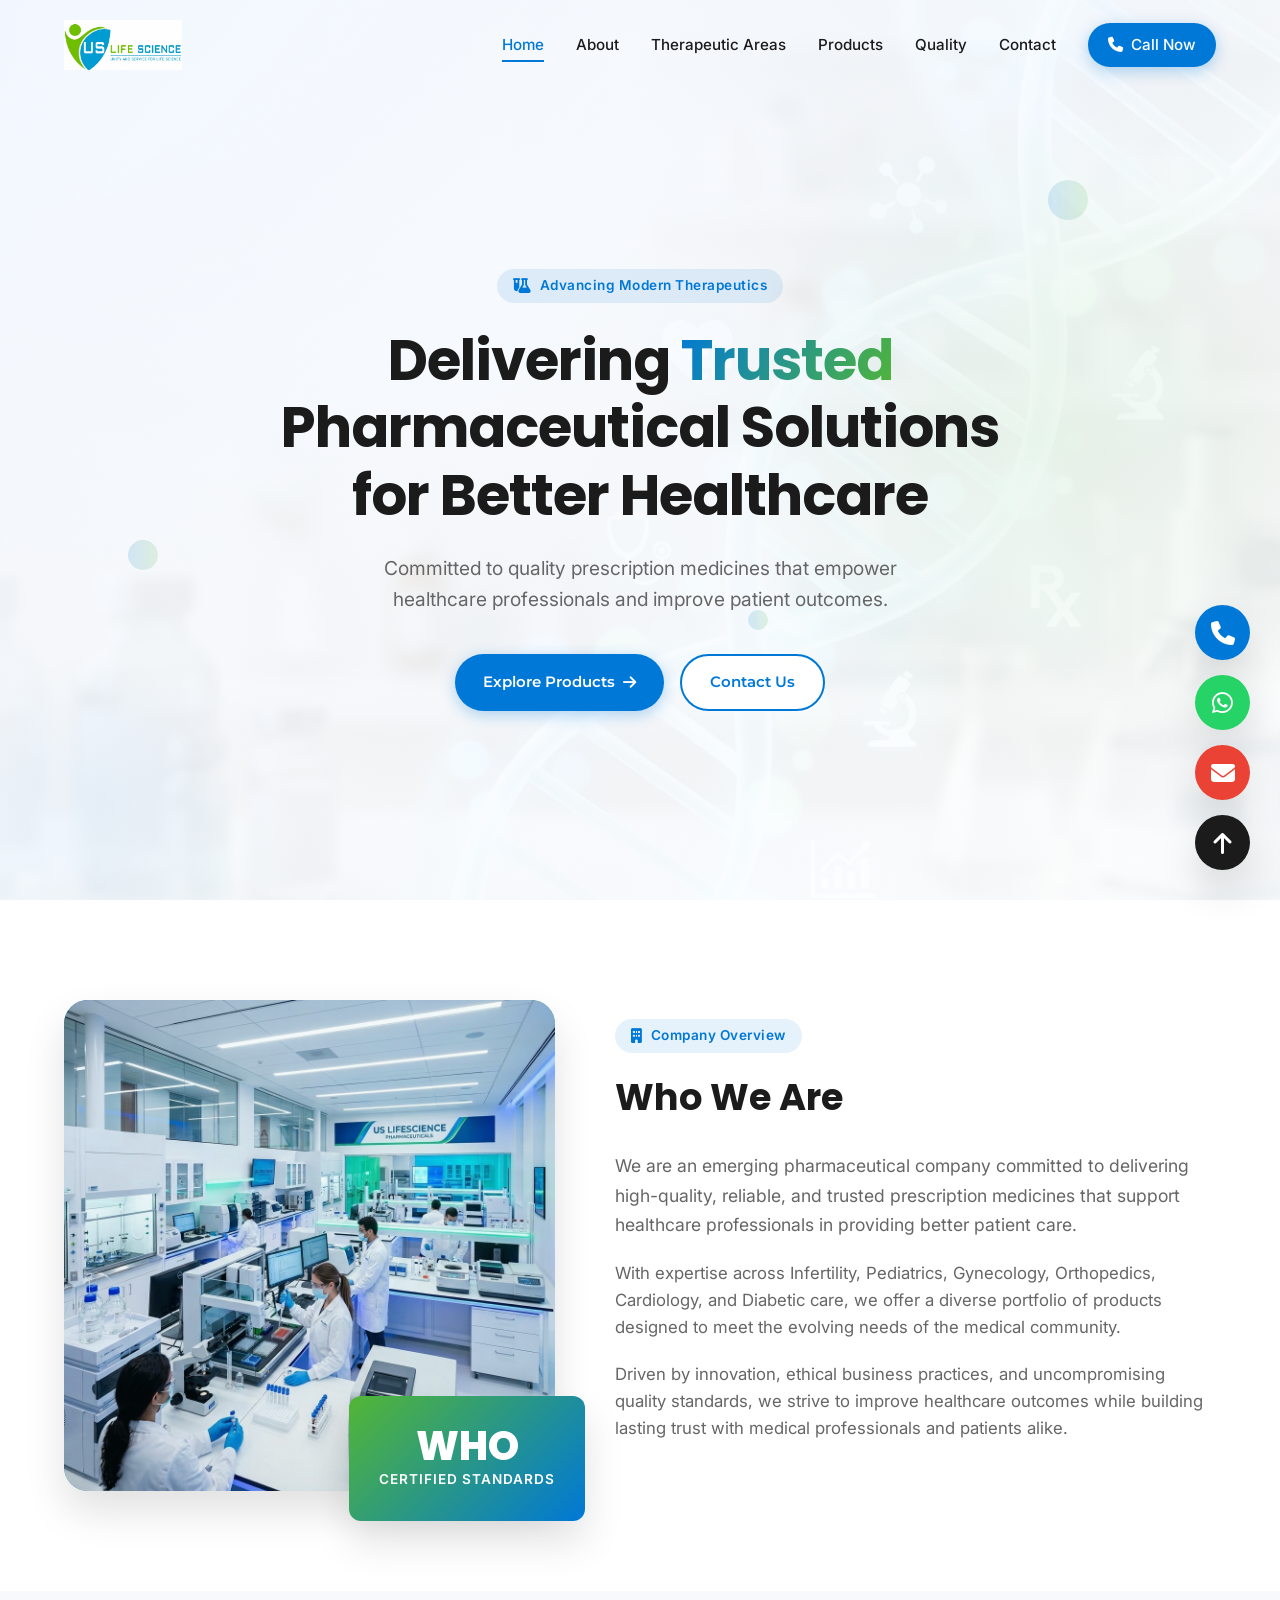
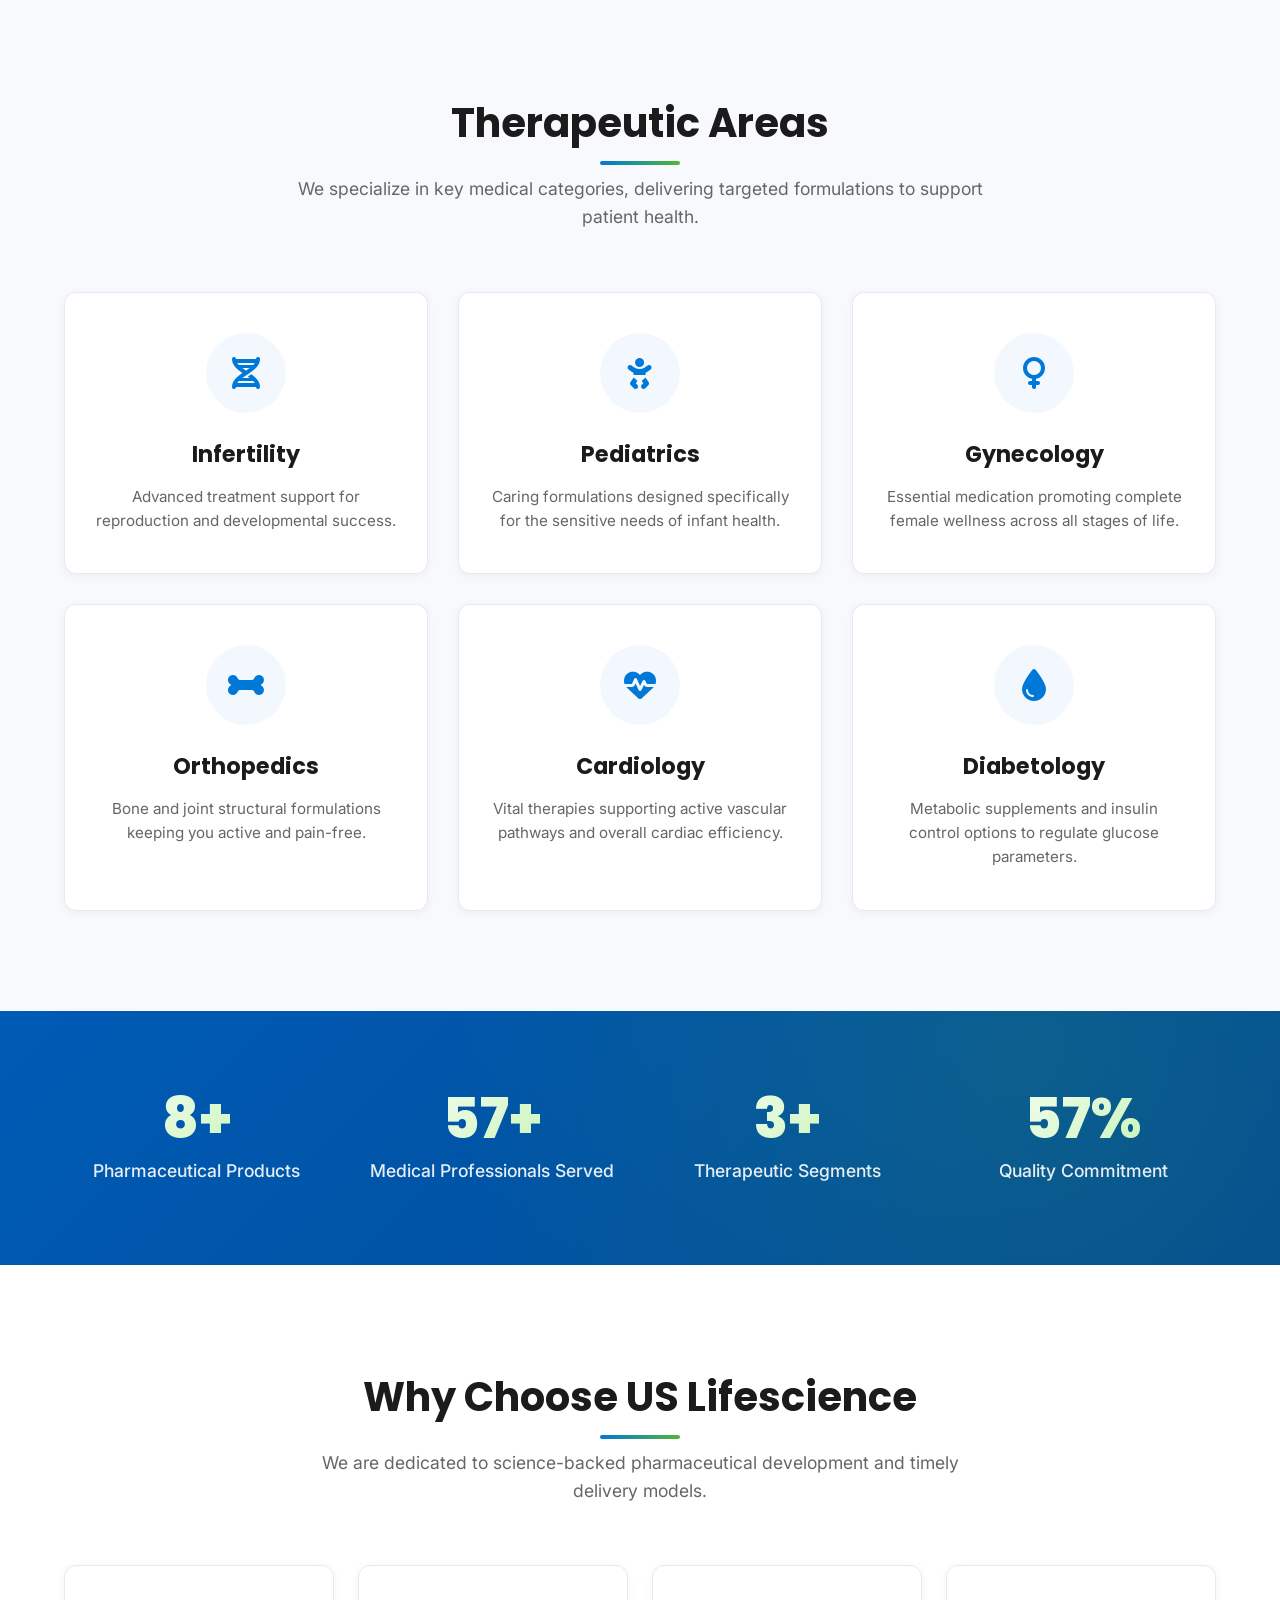
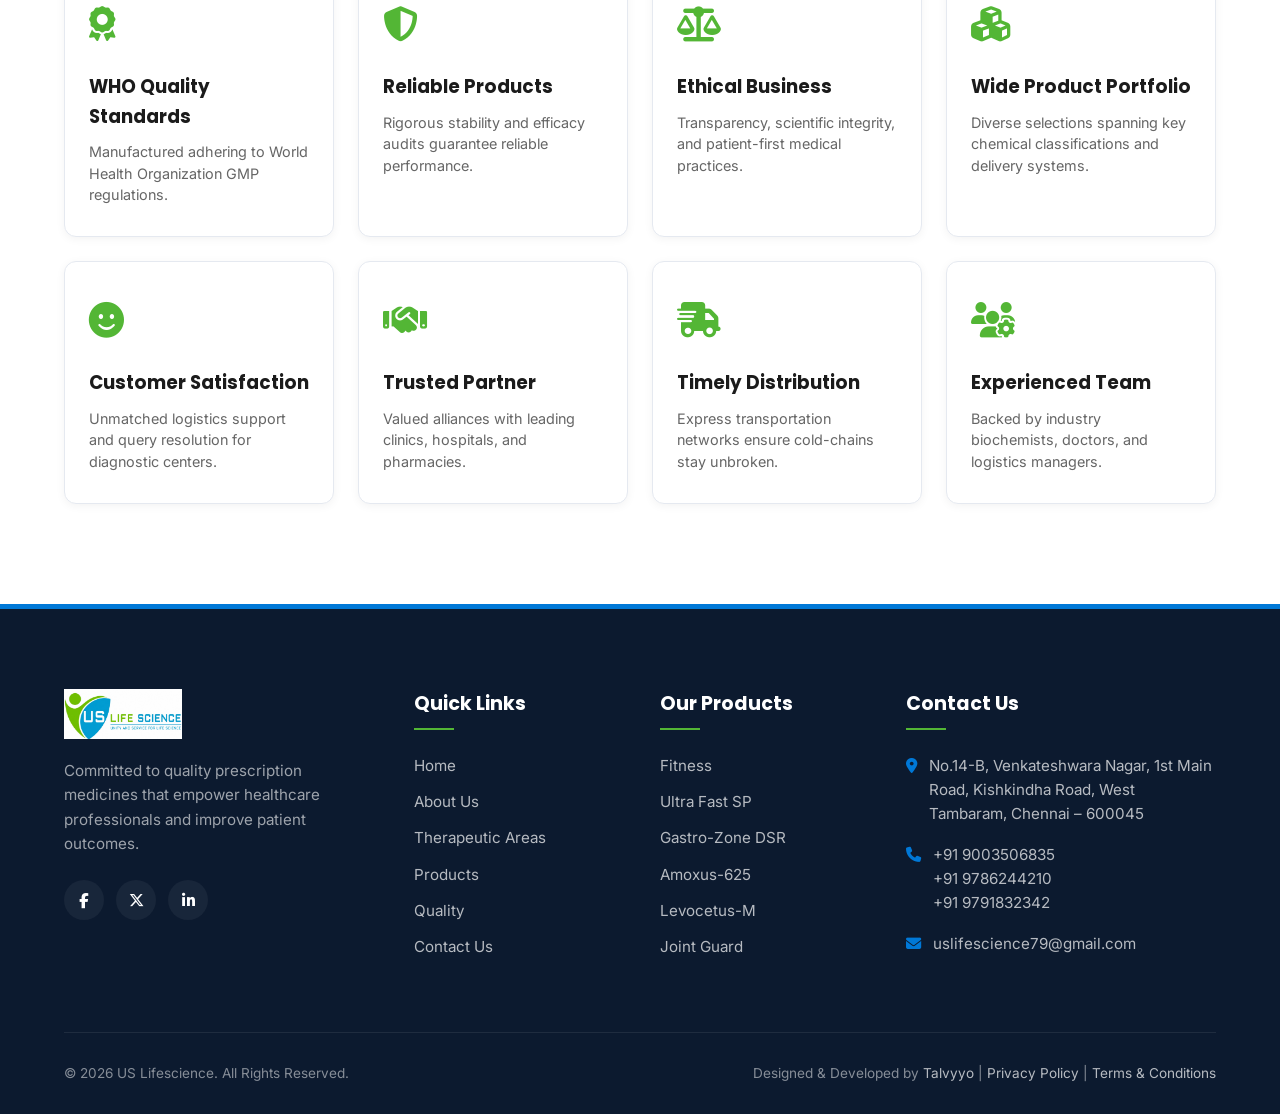
==== commit f5c3b950: "Enhance mobile responsiveness, customize about sections, add branded hero background and laboratory " ====
--- a/index.html
+++ b/index.html
@@ -90,35 +90,22 @@
     <!-- 4. About Company Section -->
     <section class="section">
         <div class="container">
-            <div class="about-split">
-                <div class="about-text reveal-left">
+            <div class="about-split reversed">
+                <div class="about-text reveal-right">
                     <div class="hero-tagline" style="margin-bottom: 15px;">
                         <i class="fa-solid fa-building"></i> Company Overview
                     </div>
-                    <h2>About US Lifescience</h2>
+                    <h2>Who We Are</h2>
                     <p>We are an emerging pharmaceutical company committed to delivering high-quality, reliable, and trusted prescription medicines that support healthcare professionals in providing better patient care.</p>
                     <p>With expertise across Infertility, Pediatrics, Gynecology, Orthopedics, Cardiology, and Diabetic care, we offer a diverse portfolio of products designed to meet the evolving needs of the medical community.</p>
                     <p>Driven by innovation, ethical business practices, and uncompromising quality standards, we strive to improve healthcare outcomes while building lasting trust with medical professionals and patients alike.</p>
-                    
-                    <div class="mission-vision-grid">
-                        <div class="mv-card mission-card">
-                            <i class="fa-solid fa-bullseye"></i>
-                            <h4>Our Mission</h4>
-                            <p>To provide affordable, reliable, and quality healthcare solutions while maintaining the highest ethical and scientific standards.</p>
-                        </div>
-                        <div class="mv-card vision-card">
-                            <i class="fa-solid fa-eye"></i>
-                            <h4>Our Vision</h4>
-                            <p>To become one of India's most trusted pharmaceutical companies by delivering innovative and high-quality medicines that improve lives.</p>
-                        </div>
-                    </div>
-                </div>
-                <div class="about-image-wrapper reveal-right">
+                </div>
+                <div class="about-image-wrapper reveal-left">
                     <div class="about-image-container">
                         <!-- Use high resolution visual placeholder that fits perfectly -->
                         <img src="images/about-laboratory.png" alt="Pharmaceutical Facility" style="width: 100%; min-height: 400px; object-fit: cover;">
                     </div>
-                    <div class="experience-badge">
+                    <div class="experience-badge badge-right">
                         <span class="num">WHO</span>
                         <span class="text">Certified Standards</span>
                     </div>
--- a/css/style.css
+++ b/css/style.css
@@ -56,6 +56,8 @@
     font-family: var(--font-heading);
     color: var(--dark-text);
     font-weight: 700;
+    word-break: break-word;
+    overflow-wrap: break-word;
 }
 
 p {
@@ -339,8 +341,8 @@
 .hero {
     height: 100vh;
     min-height: 600px;
-    background: linear-gradient(135deg, rgba(240, 246, 255, 0.9) 0%, rgba(255, 255, 255, 0.95) 100%), 
-                url('../images/hero/background-placeholder.svg') no-repeat center center/cover;
+    background: linear-gradient(135deg, rgba(240, 246, 255, 0.85) 0%, rgba(255, 255, 255, 0.9) 100%), 
+                url('../images/hero/hero-bg.png') no-repeat center center/cover;
     display: flex;
     align-items: center;
     position: relative;
@@ -541,6 +543,23 @@
     align-items: center;
 }
 
+.about-split.reversed {
+    grid-template-columns: 0.9fr 1.1fr;
+}
+
+.about-split.reversed .about-text {
+    order: 2;
+}
+
+.about-split.reversed .about-image-wrapper {
+    order: 1;
+}
+
+.about-text h2 {
+    font-size: 2.3rem;
+    margin-bottom: 24px;
+}
+
 .about-text h3 {
     font-size: 1.8rem;
     margin-bottom: 20px;
@@ -552,10 +571,19 @@
     font-size: 1.05rem;
 }
 
+.about-text p:first-of-type {
+    font-size: 1.1rem;
+    line-height: 1.7;
+}
+
+.about-text p:last-of-type {
+    margin-bottom: 30px;
+}
+
 .mission-vision-grid {
     display: grid;
     grid-template-columns: 1fr 1fr;
-    gap: 24px;
+    gap: 30px;
     margin-top: 40px;
 }
 
@@ -564,7 +592,7 @@
     padding: 30px;
     border-radius: var(--border-radius);
     box-shadow: var(--shadow-sm);
-    border-top: 4px solid var(--primary-blue);
+    border-top: 5px solid var(--primary-blue);
     transition: all var(--transition-speed) ease;
 }
 
@@ -578,7 +606,7 @@
 }
 
 .mv-card i {
-    font-size: 2rem;
+    font-size: 2.2rem;
     margin-bottom: 20px;
 }
 
@@ -587,11 +615,13 @@
 
 .mv-card h4 {
     font-size: 1.25rem;
+    margin-top: 10px;
     margin-bottom: 12px;
 }
 
 .mv-card p {
     font-size: 0.95rem;
+    margin-top: 8px;
 }
 
 .about-image-wrapper {
@@ -643,6 +673,12 @@
     letter-spacing: 1px;
 }
 
+.experience-badge.badge-right {
+    left: auto;
+    right: -30px;
+    background: linear-gradient(135deg, var(--medical-green), var(--primary-blue));
+}
+
 /* Therapeutic Areas */
 .therapy-grid {
     display: grid;
@@ -986,6 +1022,7 @@
 .contact-item-text a {
     font-size: 0.95rem;
     color: var(--muted-text);
+    word-break: break-all;
 }
 
 .contact-item-text a:hover {
@@ -1196,6 +1233,10 @@
     display: flex;
     flex-direction: column;
     gap: 16px;
+}
+
+.footer-contact-info a {
+    word-break: break-all;
 }
 
 .footer-contact-info li {
@@ -1352,6 +1393,7 @@
 .breadcrumbs {
     display: flex;
     align-items: center;
+    flex-wrap: wrap;
     gap: 8px;
     font-size: 0.9rem;
     font-weight: 500;
--- a/css/responsive.css
+++ b/css/responsive.css
@@ -51,6 +51,11 @@
         gap: 50px;
     }
     
+    .about-split.reversed .about-text,
+    .about-split.reversed .about-image-wrapper {
+        order: 0;
+    }
+    
     .about-image-wrapper {
         max-width: 500px;
         margin: 0 auto;
@@ -100,6 +105,10 @@
 }
 
 @media (max-width: 768px) {
+    .container {
+        padding: 0 20px;
+    }
+    
     header {
         padding: 15px 0;
     }
@@ -124,7 +133,8 @@
         box-shadow: var(--shadow-lg);
         flex-direction: column;
         justify-content: center;
-        gap: 30px;
+        align-items: stretch;
+        gap: 20px;
         transition: right 0.4s ease;
         padding: 40px;
         z-index: 1000;
@@ -134,6 +144,17 @@
         right: 0;
     }
     
+    .nav-menu li {
+        width: 100%;
+        text-align: center;
+    }
+    
+    .nav-menu li a {
+        display: block;
+        width: 100%;
+        padding: 10px 0;
+    }
+    
     .nav-actions {
         display: none; /* Hide top right action buttons on mobile, trigger through menu instead */
     }
@@ -182,12 +203,22 @@
     .form-group-row {
         grid-template-columns: 1fr;
         gap: 0;
+    }
+    
+    .mission-vision-grid {
+        grid-template-columns: 1fr;
+        gap: 20px;
     }
     
     .experience-badge {
         padding: 20px;
         bottom: -20px;
-        left: -10px;
+        left: 15px;
+    }
+    
+    .experience-badge.badge-right {
+        left: auto;
+        right: 15px;
     }
     
     .experience-badge .num {
@@ -215,6 +246,10 @@
         font-size: 1.3rem;
     }
     
+    .inner-banner {
+        padding: 100px 0 50px 0;
+    }
+    
     .inner-banner h1 {
         font-size: 2.2rem;
     }
@@ -222,9 +257,17 @@
     .product-detail-actions {
         flex-direction: column;
     }
+    
+    .legal-content {
+        padding: 24px 16px;
+    }
 }
 
 @media (max-width: 480px) {
+    .container {
+        padding: 0 16px;
+    }
+    
     .hero h1 {
         font-size: 2rem;
     }
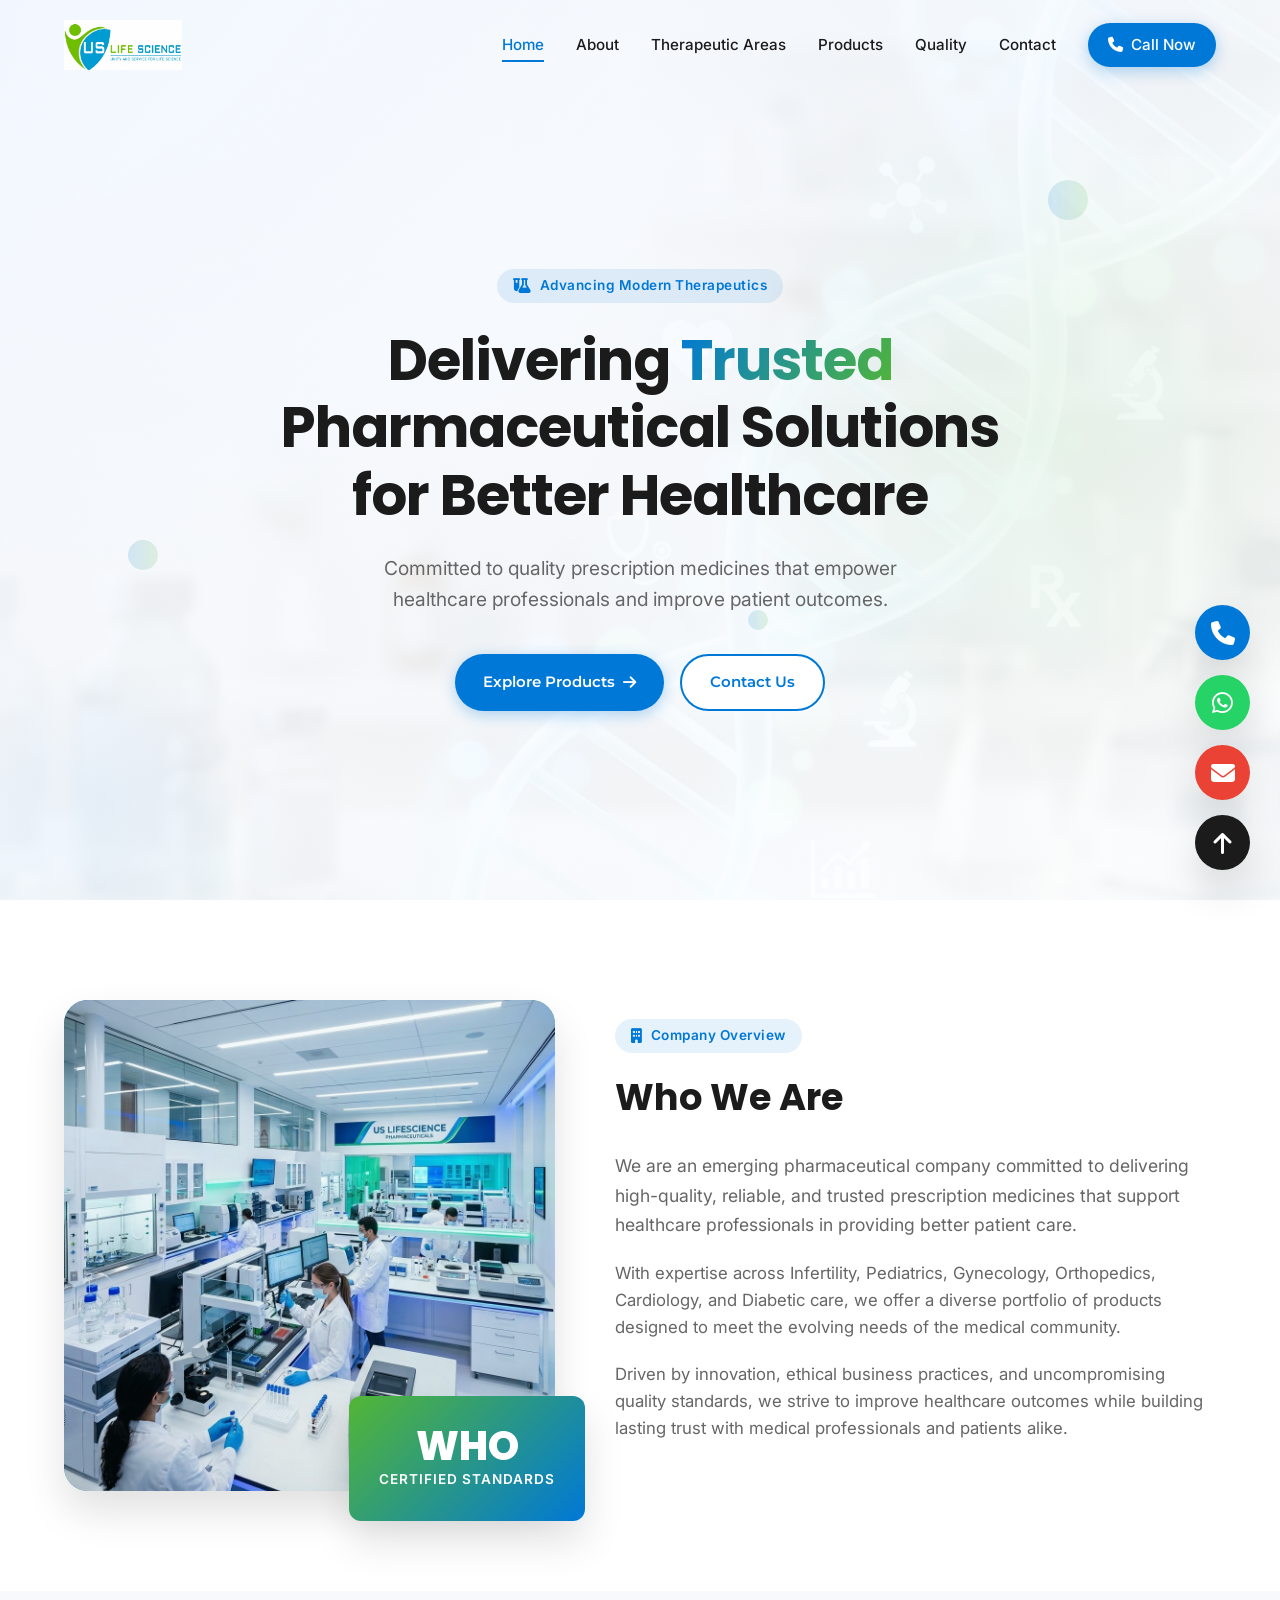
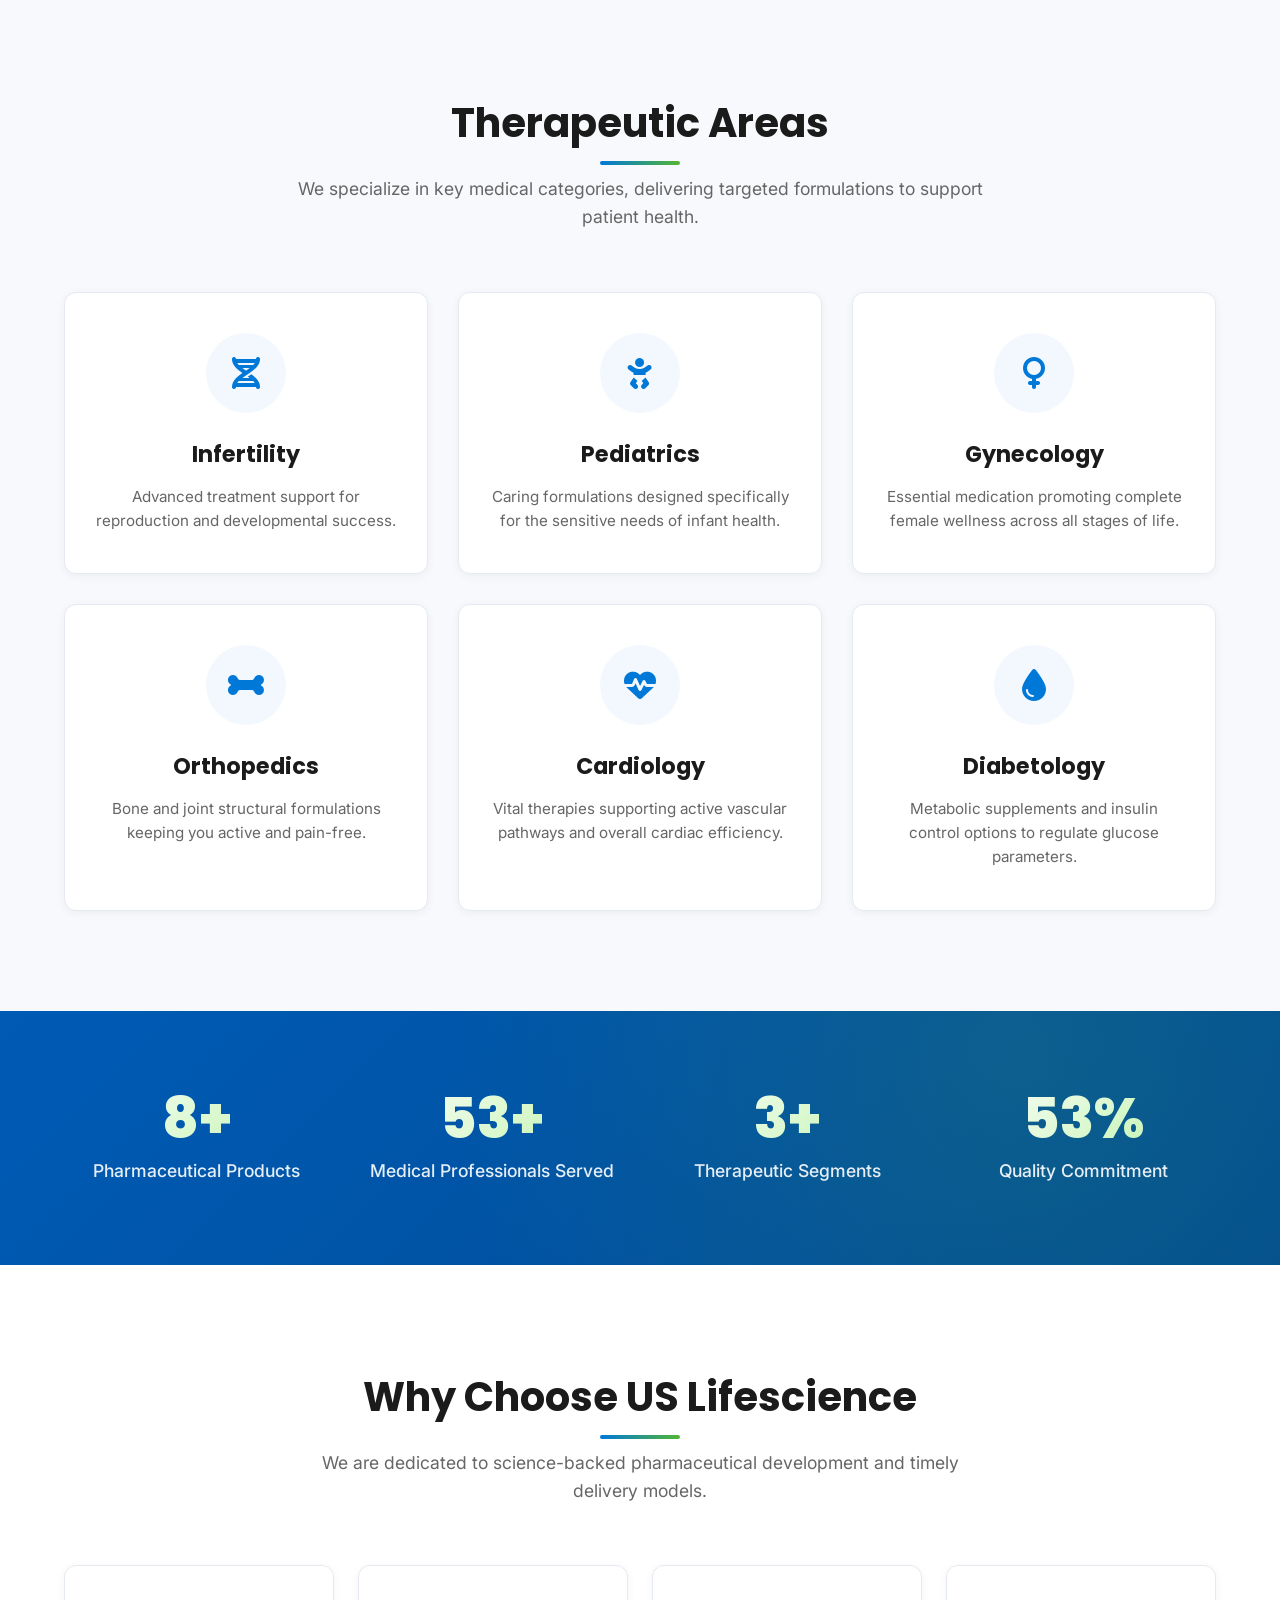
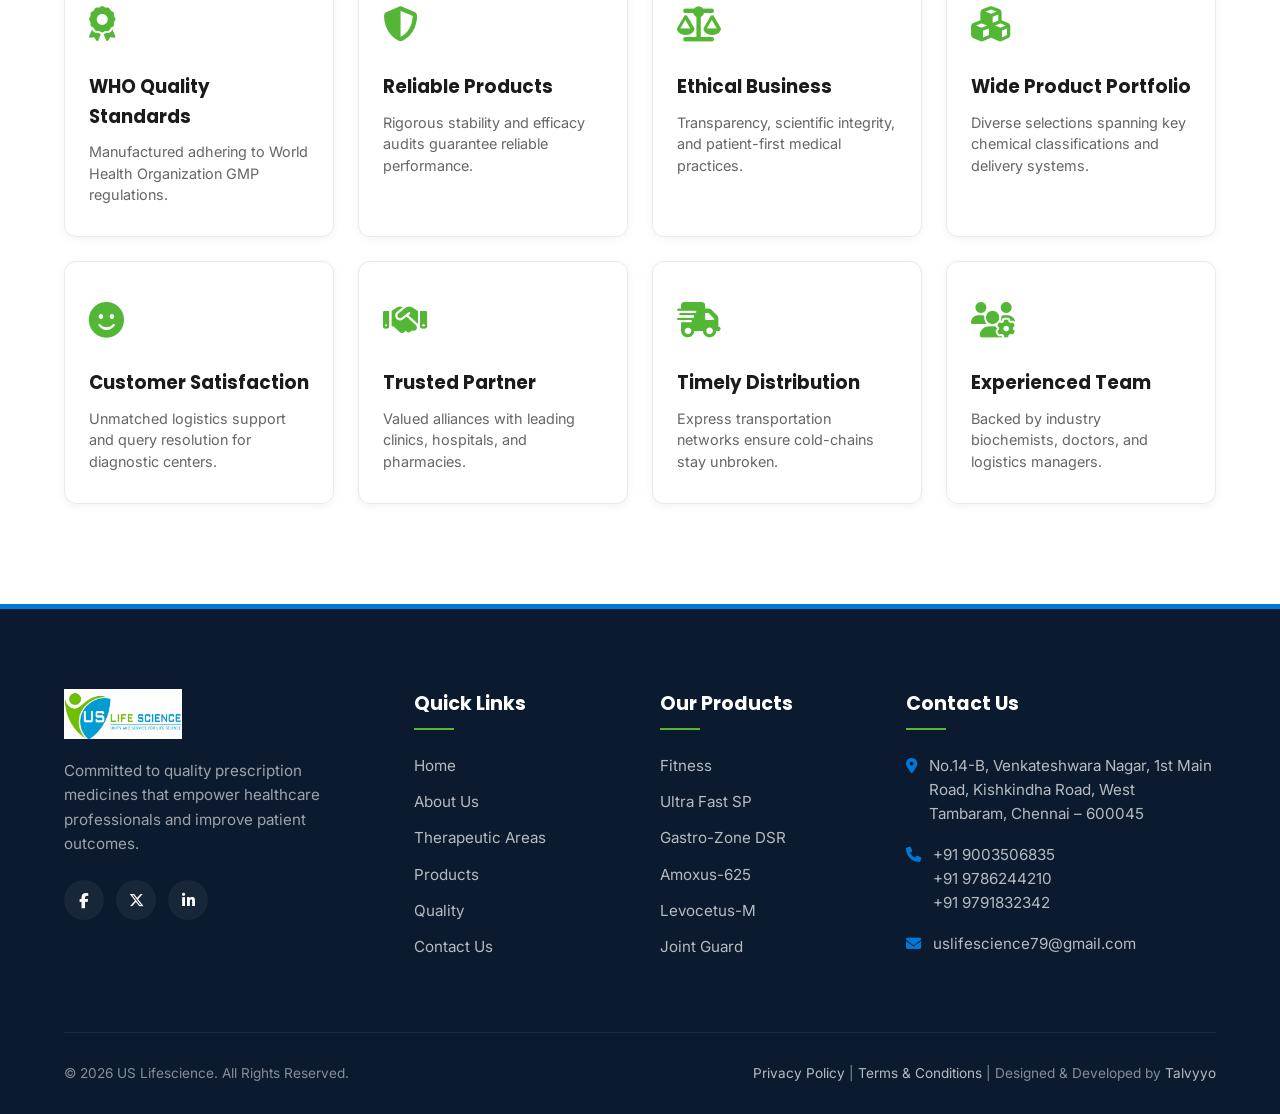
==== commit 5af4f329: "Update preloader to show logo image only and reorder footer links" ====
--- a/index.html
+++ b/index.html
@@ -26,8 +26,7 @@
     <!-- 1. Loading Screen with Logo Animation -->
     <div id="loading-screen">
         <div class="loader-logo">
-            <i class="fa-solid fa-heart-pulse"></i>
-            <span><span class="blue-text">US</span> <span class="green-text">Lifescience</span></span>
+            <img src="images/logo/logo.jpg" alt="US Lifescience Logo">
         </div>
         <div class="loader-bar">
             <div class="loader-progress"></div>
@@ -327,7 +326,7 @@
             
             <div class="footer-bottom">
                 <p>&copy; 2026 US Lifescience. All Rights Reserved.</p>
-                <p>Designed & Developed by <a href="#" target="_blank" rel="noopener">Talvyyo</a> | <a href="privacy-policy.html">Privacy Policy</a> | <a href="terms.html">Terms & Conditions</a></p>
+                <p><a href="privacy-policy.html">Privacy Policy</a> | <a href="terms.html">Terms & Conditions</a> | Designed & Developed by <a href="#" target="_blank" rel="noopener">Talvyyo</a></p>
             </div>
         </div>
     </footer>
--- a/css/style.css
+++ b/css/style.css
@@ -108,6 +108,12 @@
     animation: fadeInUp 0.8s forwards ease;
 }
 
+.loader-logo img {
+    height: 80px;
+    width: auto;
+    object-fit: contain;
+}
+
 .loader-logo i {
     font-size: 3rem;
     color: var(--primary-blue);
